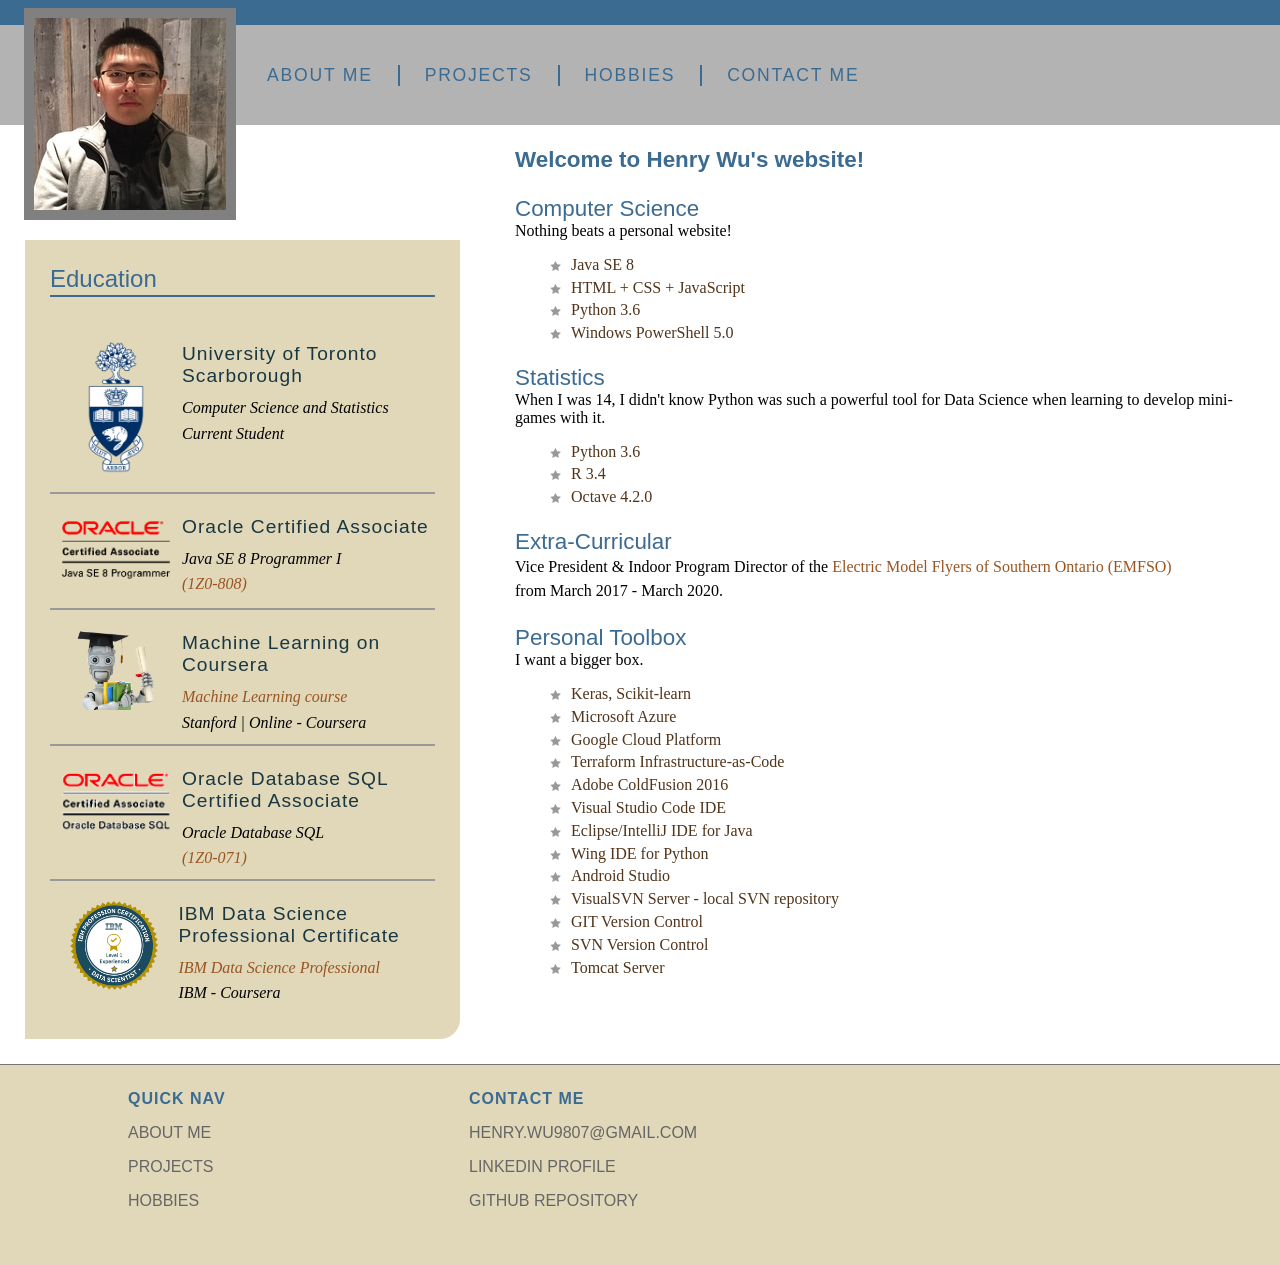
==== index.html @ 26889e05 "Trying to fix bug with data sci badge" ====
<!DOCTYPE HTML>
<html lang="en">
  <head>
    <meta charset="utf-8">
    <title>About Henry Wu</title>
    <link href="assets/stylesheets/style_website.css" rel="stylesheet" type="text/css" media="all">
    <script src="assets/javascripts/jquery-1.5.1.min.js"></script>
    <script src="assets/javascripts/jquery-ui-1.8.10.custom.min.js"></script>
    <script src="assets/javascripts/menus.js"></script>
	
	<!-- Global site tag (gtag.js) - Google Analytics -->
	<script async src="https://www.googletagmanager.com/gtag/js?id=UA-109307947-1"></script>
	<script>
	window.dataLayer = window.dataLayer || [];
	function gtag(){dataLayer.push(arguments);}
	gtag('js', new Date());

	gtag('config', 'UA-109307947-1');
	</script>
	
	
	
	
  </head>
  <body>
    <div id="wrapper">
      <div id="mainHeader">
        <a href="index.html" title="home" class="logo">
          <div id="logo">
            <h1>About Me</h1>
          </div>
        </a>
        <div id="siteNav">
          <h1>About me</h1>
          <ul>
            <li><a href="index.html" title="About me page">About me <br /></a></li>			
            <li><a href="projects.html" title="Projects page">Projects <br /></a></li>
			<li><a href="hobby.html" title="hobbies page" target="_blank">Hobbies<br /></a></li> 
			<li><a href="contact.html" title="contact info page">Contact me</a><br />
				<ul> 
					<li><a href="https://www.linkedin.com/in/yu-heng-henry-wu-225544145/" title="Henry's linkedin" target="_blank">LinkedIn</a></li> 
					<li><a href="https://github.com/Tusk98" title="Henry's github" target="_blank">GitHub</a></li> 
					<li><a href="mailto:yuheng.wu@mail.utoronto.ca" title="My email">My Email</a></li> 
				</ul>
			</li> 
          </ul>
        </div>
      </div>
  
      <div id="mainContent">
        <div id="contentHeader">
          <h2><b>Welcome to Henry Wu's website!</b></h2>
        </div>
        
        <div id="mainArticle">
          <div>
            <h2>Computer Science</h2>
			Nothing beats a personal website!
			<p><ul id="programming_languages"> 
			
				<li>Java SE 8</li> 
				<li>HTML + CSS + JavaScript</li>
				<li>Python 3.6</li>  
				<li>Windows PowerShell 5.0</li>
			</p>
          </div>
		  
		  <div> 
			<h2>Statistics</h2> 
			When I was 14, I didn't know Python was such a powerful tool for Data Science when learning to develop mini-games with it.
			<p><ul>
				<li>Python 3.6</li>  
				<li>R 3.4</li>
				<li>Octave 4.2.0</li>
			</ul>
			</p>
		  </div>
			
		  <div> 
			<h2>Extra-Curricular</h2> 
			<p>
				Vice President &amp; Indoor Program Director of the <a href="http://www.emfso.org" title="EMFSO website" target="_blank">Electric Model Flyers of Southern Ontario (EMFSO)</a> </br>from 
					March 2017 - March 2020.<br> 
			</p>
		  </div>
		  
		  <div> 
			<h2>Personal Toolbox </h2>
			I want a bigger box.
			<p>  
			<ul> 
				<li>Keras, Scikit-learn</li>
				<li>Microsoft Azure</li>
				<li>Google Cloud Platform</li>
				<li>Terraform Infrastructure-as-Code</li>
				<li>Adobe ColdFusion 2016</li>
				<li>Visual Studio Code IDE</li>
				<li>Eclipse/IntelliJ IDE for Java</li> 
				<li>Wing IDE for Python</li>
				<li>Android Studio</li> 
				<li>VisualSVN Server - local SVN repository</li>
				<li>GIT Version Control </li> 
				<li>SVN Version Control </li>
				<li>Tomcat Server</li>
			</ul>
			</p>
		  </div> 
          
        </div>
      </div>
      
      <div id="secondaryContent">
        <div id="specials" class="callOut">
          <h1>Education</h1>
          <h2 class="top"><img src="assets/images/utscLogo.png" alt="UTSC Logo" width="132" height="132" /><br>University of Toronto Scarborough</h2>
          <p>Computer Science and Statistics <br /> Current Student</p>    
		  
          <h2><img class="OCA" src="assets/images/ocaJSE8.gif" alt="OCA Java SE 8 logo" width="132" height="80" /><br>Oracle Certified Associate</h2>
          <p>Java SE 8 Programmer I <br><a href="https://education.oracle.com/pls/web_prod-plq-dad/db_pages.getpage?page_id=5001&get_params=p_exam_id:1Z0-808" title="oracle certificate" target="_blank">(1Z0-808)</a><br />
          </p>  
          
          <h2><img class="machineLearning" src="assets/images/ml_transparent.png" alt="Machine Learning Logo" width="132" height="80" /><br>Machine Learning on Coursera</h2>
          <p><a href="https://www.coursera.org/account/accomplishments/verify/UDMKR8KGDLC5" title="machine learning course" target="_blank">Machine Learning course</a> <br>Stanford | Online - Coursera</p>
          
          <h2><img class="OCA" src="assets/images/ezgif-1-f9bf8208159d.gif" width="132" height="80"/> <br>Oracle Database SQL Certified Associate</h2>
          <p>Oracle Database SQL <br><a href="https://education.oracle.com/oracle-database-sql/pexam_1Z0-071" target="_blank">(1Z0-071)</a><br />
          </p>
		  
		  
		  <h2><img class="datasci" src="assets/images/datasci.png" alt="IBM Data Science Professional Certificate logo" width="90" height="90" /><br>IBM Data Science Professional Certificate</h2>
          <p><a href="https://www.coursera.org/account/accomplishments/professional-cert/Z5ZUWEXRNN7H" title="IBM Data Science Certificate" target="_blank">IBM Data Science Professional</a> 
		  <br>IBM - Coursera
		  
		  </p>
        </div>
      </div>
      
      <div id="pageFooter">
        <div id="quickLinks">
          <h1>Quick Nav</h1>
			  <ul id="quickNav">
				<li><a href="index.html" title="About me page">About me <br /></a></li>			
				<li><a href="projects.html" title="Projects page">Projects <br /></a></li>
				<li><a href="hobby.html" title="hobbies page">Hobbies<br /></a></li> 
			  </ul>
        </div>

        <div id="contact_info">
          <h1>Contact me</h1>
		  <ul>
			<li><a href="mailto:henry.wu9807@gmail.com" title="Henry's email">Henry.wu9807@gmail.com<br /></a></li> 
			<li><a href="https://www.linkedin.com/in/yu-heng-henry-wu-225544145/" title="Henry's linkedin" target="_blank">LinkedIn profile<br /></a></li>
			<li><a href="https://github.com/Tusk98" title="Henry's github" target="_blank">GitHub repository<br /></a></li>
		  </ul>
        </div>
      </div>
    </div>
  </body>
</html>
---- assets/stylesheets/style_website.css ----
@charset "UTF-8";

/*style sheet for Explore California

©2012 lynda.com
This style sheet may be reused for personal education only
any reuse, educational or otherwise, without the expressed 
consent of lynda.com is prohibited.*/

/* -------- color guide ----------
#3c6b92 : main blue
#6acce2 : light blue
#2c566a : teal accent
#193742 : dark blue
#e1d8b9 : sand accent
#cb7d20 : orange accent
#51341a : brown
#995522 : dark orange (used for links or high contrast accents)
#cb202a : red accent (this color does not encode well, use only for small accents)
#896287 : purple
*/

/* to jump to a specific section search for the unique character pair at the front of each TOC section 
  <<<tip, highlight the special character and use the shortcut for Find Selection Cntr/Cmd + Shift + G >> */
  
  /* ----- Style sheet TOC ----------------
      ^1 Global constants
    ^2 Global classes
    ^3 Home page layout
    ^4 Base Layout styles
    ^5 Region detail styles
      ^5a Header
      ^5b Navigation
      ^5c Main Content
        ^5d data tables
        ^5e spotlight region
        ^5f forms
      ^5g Secondary Content
      ^5h Footer
*/


/* ^1 --------------------------- global constants -------------------------*/
/*limited reset*/
html, body, div, h1, h2, h3, h4, h5, h6, p, blockquote, address, span, em, strong, img, ol, ul, li {
  margin: 0;
  padding: 0;
  border: 0;
}

a:link, a:visited {
  color: #952;
  text-decoration: none;
}
a:hover, a:active {
  color: #cb7d20;
  border-bottom: 1px dashed #cb7d20;
}
p + h1 {
  margin-top: 1em;
  padding-top: 1em;
  border-top: 2px solid #999;
}
p {
  font-size: 1em;
  line-height: 1.5;
  margin: 0 0 1em;
}

body {
  font: 100% Georgia, "Times New Roman", Times, serif;
  background: #3C6B92;
}

/* ^2 ------ global classes -------- */
.clear {
  clear: both;
}
span.accent {
  display: block;
  text-align: right;
}
#mainContent img.articleImage {
  display: block;
  margin: 1em 0;
}
.callOut {
  background: #e1d8b9;
  padding: 25px;
  margin-bottom: 25px;
  -webkit-border-top-left-radius: 0px;
  -webkit-border-top-right-radius: 0px;
  -webkit-border-bottom-right-radius: 20px;
  -webkit-border-bottom-left-radius: 0px;
  -moz-border-radius-topleft: 0px;
  -moz-border-radius-topright: 0px;
  -moz-border-radius-bottomright: 20px;
  -moz-border-radius-bottomleft: 0px;
  border-top-left-radius: 0px;
  border-top-right-radius: 0px;
  border-bottom-right-radius: 20px;
  border-bottom-left-radius: 0px;
  width: 385px;
}
/* ^3 ------------- home page specfic layout styles ----------- */
#home #wrapper {
  background: #000 url(../images/home_page_back.jpg) no-repeat 0 100px;
}
#actionCall {
  height: 328px;
  clear: both;
  border-top: 1px solid #757575;
}
#actionCall h1{
  font: normal 2.8em Helvetica, Arial, sans-serif;
  color: #fff;
  text-shadow: 1px 0px 0px #000;
  filter: dropshadow(color=#000000, offx=1, offy=0); 
  margin: 70px 0 0 607px;
  letter-spacing:1px;
}
#actionCall a:link, #actionCall a:visited{
  border: none;
  width: 285px;
  height: 55px;
  background: url(../images/tour_badge.png) no-repeat;
  display:block;
  margin: 70px 0 0 783px;
}
#actionCall a:hover, #actionCall a:active{
  background-position: left bottom;
}
#actionCall h2{
  text-indent:-1000em;
}
#home #contentWrapper{
  margin: 0 25px;
  padding: 25px;
  background: #fff;
  background: rgba(255,255,255, 0.9);
  float: left;
  width: 1180px;
}
#home #mainContent {
  float: right;
  width: 700px;
  padding-right: 0;
  margin-right: 0;
}
#home #secondaryContent {
  float: left;
  width: 400px;
  margin-top: 0;
}
#home #mainContent h1, #home #secondaryContent h1 {
  margin: 1em 0 .5em;
  padding-top: 2em;
  border-top: 2px solid #999;
}
#home #mainContent h1:first-child, #home #secondaryContent h1:first-child {
  border: none;
  padding-top: 0;
  margin: 0 0 .25em;
}
#home #mainContent p + h1 {
  margin-top: 1em;
  padding-top: 1em;
  border-top: 2px solid #999;
}
#home #mainContent p {
  font-size: 1em;
  line-height: 2;
  margin: 1em 0;
}
#home #mainContent p.spotlight{
  padding-right: 200px;
  background: url(../images/cycle_logo.png) no-repeat top right;
}
#home video {
  margin: 1em 0;
}
#home p.videoText {
  width: 525px;
}
/* ^4 --------------------- base layout styles ------------------- */
#wrapper {
   position: relative;
  padding: 0;
  width: 1280px;
  margin: 25px auto 0;
  background: #fff;
  text-align: left;
  z-index: 1; /*fix for IE menu issues*/
}
#mainHeader {
  position: relative;
  float: left;
  z-index: 2; /*fix for IE menu issues*/
}
#mainContent {
  float: right;
  width: 740px;
  margin-right: 25px;
  overflow: hidden;
}
#secondaryContent {
  float: left;
  margin-top: 115px;
  width: 440px;
  padding-left: 25px;
}
#pageFooter {
  background: #e1d8b9;
  clear:both;
  overflow: auto;
  border-top: 1px solid #757575;
  height: 200px;
  width: 100%;
}
/* ^5----------------------- region-detail styles ------------------------ */
/*  header  ^5a*/

#mainHeader a.logo:hover {
  border: none;
}
#mainHeader a.logo{
  width: 212px;
  height: 212px;
  display: block;
  background: url(../images/selfie.jpg);
  position: absolute;
  top: -17px;
  left: 24px;
  text-indent: -1000em;
  z-index: 2000;
}

/* navigation ^5b*/
#siteNav h1 {
  display: none;
}
#siteNav ul {
  list-style: none;
  padding:0;
  margin:0;
  float: left;
}
#siteNav > ul {
  height: 100px;
  background-color: #b3b3b3;
  width: 1038px; /*add padding-left for total width*/
  padding-left: 242px; /*allow logo to clear*/
}
#siteNav ul > li {
  float: left;
  margin:2.5em 0 0;
  padding: 0;
  position: relative;
}
#siteNav li a:link, #siteNav li a:visited{
  display: block;
  padding: 0 25px;
  border-right: 2px solid #3c6b92;
  font: 1.1em Helvetica, Arial, sans-serif;
  text-transform: uppercase;
  color: #3c6b92;
  text-align: center;
  letter-spacing: .1em;
}
#siteNav li a.current, #siteNav li a.current:hover {
  color: #fff;
  cursor: default;
}
#siteNav li a:hover, #siteNav li a:active{
  color: #fff;
  border-bottom: none;
}
#siteNav li a:link span.tagline, #siteNav li a:visited span.tagline{
  font: italic .8em Georgia, "Times New Roman", Times, serif;
  color: #fff;
  text-transform: none;
  padding-top: .5em;
  letter-spacing: 0;
}
#siteNav li:last-child a{
  border-right: none;
}
#siteNav li ul {
  position: absolute;
  top: 30px;
  left: auto;
  display: none;
  -webkit-box-shadow: 2px 2px 5px #333;
  -moz-box-shadow: 2px 2px 5px #333;
  box-shadow: 2px 2px 5px #333;
  -moz-border-radius-topleft: 0px;
  -moz-border-radius-topright: 0px;
  -moz-border-radius-bottomright: 10px;
  -moz-border-radius-bottomleft: 10px;
  border-top-left-radius: 0px;
  border-top-right-radius: 0px;
  border-bottom-right-radius: 10px;
  border-bottom-left-radius: 10px; 
  width: 100%;
  background: #fff;
}
.no-js #siteNav li:hover ul, .no-js #siteNav li ul:hover{
  display: block;
}
#siteNav li ul li {
  float:none;
  padding: 0;
  margin:0;
}
#siteNav li ul a:link, #siteNav li ul a:visited {
  font:normal .7em Helvetica, Arial, sans-serif;
  line-height: 2.5em;
  text-align: center;
  color: #3c6b92;
  padding: 0 1em;
  display:block;
  border-right: none;
  letter-spacing: 0;
  border-bottom: 1px solid #3c6b92;
}
#siteNav li ul a:hover, #siteNav li ul a:active {
  color: #fff;
  background: #3c6b92;
}
/* mainContent ^5c */
#mainContent #contentHeader {
  margin-bottom: 0em;
}
/* keep headlines the same when crumbs are present */
#wrapper #mainContent div.hasCrumbs {
  margin-bottom: 4em;
}
#mainContent #contentHeader h1 {
  font: normal 2.5em Helvetica, Helvetica, Arial, sans-serif;
  padding-bottom: .1em;
  letter-spacing: 1px;
  border-bottom: 2px solid #3c6b92;
  color: #3c6b92;
  margin-top: 1.6em;
}
#mainContent #contentHeader #subLinks {
  display: none;
}
#mainContent h2{
  font: normal 1.4em Helvetica, Helvetica, Arial, sans-serif;
  color: #3c6b92;
  margin: 1em 0 0;
}
#mainContent h3{
  font: bold 1.2em Helvetica, Helvetica, Arial, sans-serif;
  color: #3c6b92;
  margin: 1em 0 0;
}
#mainContent #mainArticle {
  margin-bottom: 50px;
  float: left;
}
#mainContent #mainArticle pre {
  font-family: "Lucida Sans Unicode", "Lucida Grande", sans-serif;
  font-size: .9em;
  padding: 25px;
  background: #eee;
  border: 1px solid #ccc;
  margin-left: 25px;
  -webkit-border-top-left-radius: 0px;
  -webkit-border-top-right-radius: 0px;
  -webkit-border-bottom-right-radius: 20px;
  -webkit-border-bottom-left-radius: 0px;
  -moz-border-radius-topleft: 0px;
  -moz-border-radius-topright: 0px;
  -moz-border-radius-bottomright: 20px;
  -moz-border-radius-bottomleft: 0px;
  border-top-left-radius: 0px;
  border-top-right-radius: 0px;
  border-bottom-right-radius: 20px;
  border-bottom-left-radius: 0px;
  display: block;
}
#mainContent #mainArticle .multiCol {
  -moz-column-count: 2;
  -moz-column-gap: 25px;
  -webkit-column-count: 2;
  -webkit-column-gap: 25px;
  column-count: 2;
  column-gap: 25px;
}
#mainContent #mainArticle h1{
  font: normal 2em Helvetica, Arial, sans-serif;
  color: #3c6b92;
  margin: 0.6em 0 .2em;
}
#mainContent #mainArticle #supportOptions h2{
  font: normal 1.4em Helvetica, Arial, sans-serif;
  color: #2c566a;
}
#mainContent #mainArticle h2 span.tourCost {
  font-size: .8em;
  color: #666;
  font-style: italic;
  margin-top: .5em;
  display: block;
  border-bottom: 1px solid #666;
  padding-bottom: .25em;
  margin-bottom: 1em;
}
#mainContent #mainArticle ul {
  list-style: none;
  margin: 1em 0;
  padding: 0;
}
#mainContent #mainArticle ul ul{
  margin: 1.4em 0 1em 0;
}
#mainContent #mainArticle li {
  margin: 0 0 0.3em 2em;
  padding: 0 0 0 24px;
  background: url(../images/star_bullet.gif) no-repeat 0 2px;
  font-size: 1em;
  color: #51341a;
}
#mainContent #mainArticle li li{
  font-size: 100%;
  margin-bottom: .7em;
}
#mainContent #mainArticle ul.faqNav{
  -moz-column-count: 3;
    -moz-column-gap: 16px;
    -webkit-column-count: 3;
    -webkit-column-gap: 16px;
    column-count: 3;
    column-gap: 16px;
   padding: 0;
   width: 650px;
}
#mainContent #mainArticle ul.faqNav li{
  background: none;
  padding: 0;
  font-size: .8em;
}
#mainContent #mainArticle ul.faqNav a{
  background: #cb7d20;
  padding: 5px;
  font-family: Helvetica, Arial, sans-serif;
  color: #fff;
  width: 100%;
  display: block;
  text-align: center;
}
#mainContent #mainArticle ul.faqNav a:hover{
  background: #952;
  border: none;
}
#mainContent div.tourDescription {
  border-top: 2px solid #2c566a;
  float: left;
  clear: left;
  padding: 10px 0;
  margin-bottom: 15px;
}
#mainContent .tourDescription h2 {
  font-size: 1.6em;
  color: #193742;
  font-weight: bold;
  margin-bottom: .5em;
  clear: right;
}
#mainContent .tourDescription h3.price {
  font-size: 1.2em;
  font-family: Georgia, "Times New Roman", Times, serif;
  color: #666;
  font-weight: normal;
  font-style: italic;
  text-align: right;
  clear: right;
  margin: -1.6em 0 1em;
}
#mainContent .tourDescription p {
  font-size: .9em;
  line-height: 2;
}
#mainContent .tourDescription span.option {
  font-weight: bold;
  text-align: right;
  display:block;
}
#mainContent .tourDescription img {
  float: left;
  padding: 10px 10px 10px 0;
}
#mainContent .tourDescription a.more {
  display:block;
  float: right;
  width: 95px;
  height: 30px;
  background: url(../images/more_bug.gif) no-repeat left top;
  text-indent: -1000em;
  margin: 15px 0 0 15px;
}
#mainContent a.book {
  display:block;
  float: right;
  width: 95px;
  height: 30px;
  background: url(../images/book_bug.gif) no-repeat left top;
  text-indent: -1000em;
  margin: 15px 0 0 15px;
}
#mainContent a.detail {
  float: left;
}
#mainContent .tourDescription a.more:hover,#mainContent a.book:hover{
  background-position: right top;
  border: none;
}
#mainContent #mainArticle dl.faq {
  margin-bottom: 1em;
  padding-bottom: 1em;
  border-bottom: 1px solid #999;
}
#mainContent #mainArticle dl.faq dt {
  font: normal bold .9em Helvetica, Arial, sans-serif;
  padding: 0;
  margin: 1em 0 .5em;
  color: #333;
  letter-spacing: 1px;
}
#mainContent #mainArticle dl.faq dd {
  font-size: .9em;
  line-height: 1.4;
  color: #333;
  text-align: justify;
  margin: 0;
  padding: 0 0 0 2em;
}
#mainContent #mainArticle p a.top {
  text-align: right;
  padding-left: 30px;
  background: url(../images/return_top.gif) no-repeat;
  line-height: 20px;
  float: right;
}
#mainContent #mainArticle p a.top:hover {
  border: none;
  color: #333;
}
/* data tables ^5d */
/*simple tables*/
#mainContent table.simple {
  width: 90%;
  background: #c3cebc;
  border: none;
  margin: 1em 0 1em;
  border: 1px solid #666;
  border-collapse: collapse;
}
#mainContent table.small {
  width: 60%;
  border: none;
  margin: 1em 0 1em;
}
#mainContent table.simple thead{
  background: #555;
  border-bottom: 1px solid #000;
}
#mainContent table.simple thead th{
  font-size: .8em;
  font-weight: normal;
  text-align: left;
  padding: 0 10px;
  line-height: 2.6em;
  color: #fff;
}
#mainContent table.simple caption {
  text-transform: uppercase;
  font-weight: bold;
  font-size: 1.2em;
  text-align: left;
  font-family: Helvetica, Arial, sans-serif;
}
#mainContent table.simple caption time {
  font-size: .6em;
  font-style: italic;
  text-align: right;
  text-transform: lowercase;
  position: relative;
  right: 0;
  top: -1.4em;
  display: block;
}

#mainContent table.simple th, #mainContent table.simple td {
  font-family: Helvetica, Helvetica, Arial, sans-serif;
  font-size: .8em;
  padding-left: 1em;
  text-align: left;
  line-height: 3;
}
#mainContent table.simple td {
  border: 1px solid #666;
}
#mainContent table.small td {
  border: none;
}
#mainContent table.simple tr:nth-child(odd) {
  background: #e1d8b9;
}
/*complex tables*/
#mainContent table.complex {
  width: 95%;
  margin: 1em auto 1em;
  font-family: Helvetica, Helvetica, Arial, sans-serif;
  font-size: 0.9em;
  border-collapse: collapse;
  border: 1px solid #333;
  background: #e1d8b9;
}
#mainContent table.complex caption {
  text-transform: uppercase;
  font-weight: bold;
  font-size: 1.2em;
  text-align: left;
  font-family: Helvetica, Arial, sans-serif;
}
#mainContent table.complex th{
  font-size: 1em;
  font-weight: normal;
  text-align: left;
  padding: 0 10px;
  line-height: 2.6em;
  color: #FFF;
  background: #555;
  border-bottom: 1px solid #000;
}
#mainContent table.complex thead {
  background: url(../images/thead_back.gif) repeat-x left top;
  height: 40px;
}
#mainContent table.complex thead th {
  background: none;
  color: #000;
  text-align:left;
  border: 1px solid #333;
}
#mainContent table.complex td {
  padding: 0 10px;
  border: 1px solid #333;
  font-size: .8em;
}

#mainContent #trailType, #mainContent #trailPath, #mainContent #trailRating {
  background: #fff;
}
/* form styling ^5f */
#mainContent #mainArticle form p {
  color: #193742;
  margin: 0 0 20px 20px;
}
#mainContent #mainArticle form p.subHead {
  margin: 0 0 0 20px;
  clear: both;
}
#mainContent #mainArticle form label.subHead {
  display: block;
  float: none;
  margin: 0;
  width: auto;
}
#mainContent form {
  font: normal .9em Arial, Helvetica, sans-serif;
  color: #193742;
}
#mainContent fieldset {
  padding: 40px 20px 20px 20px;
  margin: 0 0 2em;
  background-color: #e1d8b9;
  width: 650px;
  border: none;
  position: relative;
  -webkit-border-top-left-radius: 20px;
  -webkit-border-top-right-radius: 0px;
  -webkit-border-bottom-right-radius: 0px;
  -webkit-border-bottom-left-radius: 0px;
  -moz-border-radius-topleft: 20px;
  -moz-border-radius-topright: 0px;
  -moz-border-radius-bottomright: 0px;
  -moz-border-radius-bottomleft: 0px;
  border-top-left-radius: 20px;
  border-top-right-radius: 0px;
  border-bottom-right-radius: 0px;
  border-bottom-left-radius: 0px;
}
#mainContent fieldset legend {
  padding: 0;
  margin: 0;
  color: #51341a;
}
#mainContent legend strong {
  position: absolute;
  margin-left: 20px;
  margin-top: 10px;
  font-size: 1.2em;
}
#mainContent input[type="text"], #mainContent input[type="email"],#mainContent input[type="password"],#mainContent input[type="tel"],#mainContent input[type="url"]{
  width: 350px;
  padding-right: 25px;
}
#mainContent textarea {
  width: 500px;
  height: 150px;
}
#mainContent form label{
  width: 80px;
  float: left;
  clear: left;
  margin-right: .50em;
}
#mainContent form label.inline {
  width: auto;
  float: none;
}

#mainContent #mainArticle form ol{
  list-style:none;
  margin: 0;
  padding: 0;
}
#mainContent #mainArticle form li {
  background: none;
  margin: 0;
  padding: 0;
}
#mainContent form input[required]{
  border-right: 4px solid #cb202a;
}
/*contact form*/
#mainContent form#frmContact .col1 {
  float: left;
  padding-left: 20px;
  margin-right: 20px;
  width: 160px;
  margin-bottom: 1em;
}
#mainContent form#frmContact .col2, #mainContent form#frmContact .col3 {
  float: left;
  margin-right: 20px;
  width: 170px;
}
#mainContent form#frmContact div p {
  margin: 0 0 .5em 0;
}
#mainContent form#frmContact div label {
  font-size: .9em;
  display: inline;
  float: none;
}
/* secondaryContent ^5g */
#secondaryContent h1 {
  font: normal 1.5em Helvetica, Arial, sans-serif;
  font-weight: normal;
  color: #3c6b92;
  padding-bottom: .1em;
  margin-bottom: 1em;
  border-bottom: 2px solid #3c6b92;
}
#secondaryContent #specials h2 {
  font-size: 1.2em;
  font-family: Helvetica, Arial, sans-serif;
  color: #193742;
  margin-bottom: 0;
  padding-top: 0em;
  border-top: 2px solid #999;
  font-weight: normal;
  clear: both;
  letter-spacing:1px;
}
#secondaryContent #specials h2.top {
  border:none;
  text-align: left;
}
#secondaryContent #specials p {
  font-style: italic;
  text-align: left;
  margin: .5em 0;
  line-height: 1.6;
}
#secondaryContent #specials img {
  float: left;
  padding-bottom: 1em;
  padding-top: 1em;
}
#secondaryContent #specials img.OCA { 
  padding-top: 0.8em;
}

#secondaryContent #specials img.datasci { 
  padding-left:1em;
  padding-right:1em;
}

/* footer region ^5h */  
#pageFooter div {
  float: left;
  width: 341px;
  padding-top: 25px;
}
#pageFooter div:first-child {
  margin-left: 128px;
}
#pageFooter div h1{
  font-family: Helvetica, Arial, sans-serif;
  font-size: 1em;
  letter-spacing:1px;
  color: #3c6b92;
  text-transform: uppercase;
  margin-bottom: 1em;
}
#pageFooter div h2{
  font-family: Helvetica, Arial, sans-serif;
  font-size: 1.5em;
  letter-spacing:1px;
  color: #666;
}
#pageFooter div p{
  font-family: Helvetica, Arial, sans-serif;
  font-size: 1em;
  margin-bottom: 1em;
  color: #666;
}
#pageFooter div ul{
  list-style: none;
  margin: 0;
  padding:0;
}
#pageFooter div li {
  margin-bottom: 1em;
}
#pageFooter div li a:link, #pageFooter div li a:visited {
  font-family: Helvetica, Arial, sans-serif;
  text-transform: uppercase;
  color: #666;
}
#pageFooter div li a:hover, #pageFooter div li a:active {
  color: #fff;
  border: none;
}
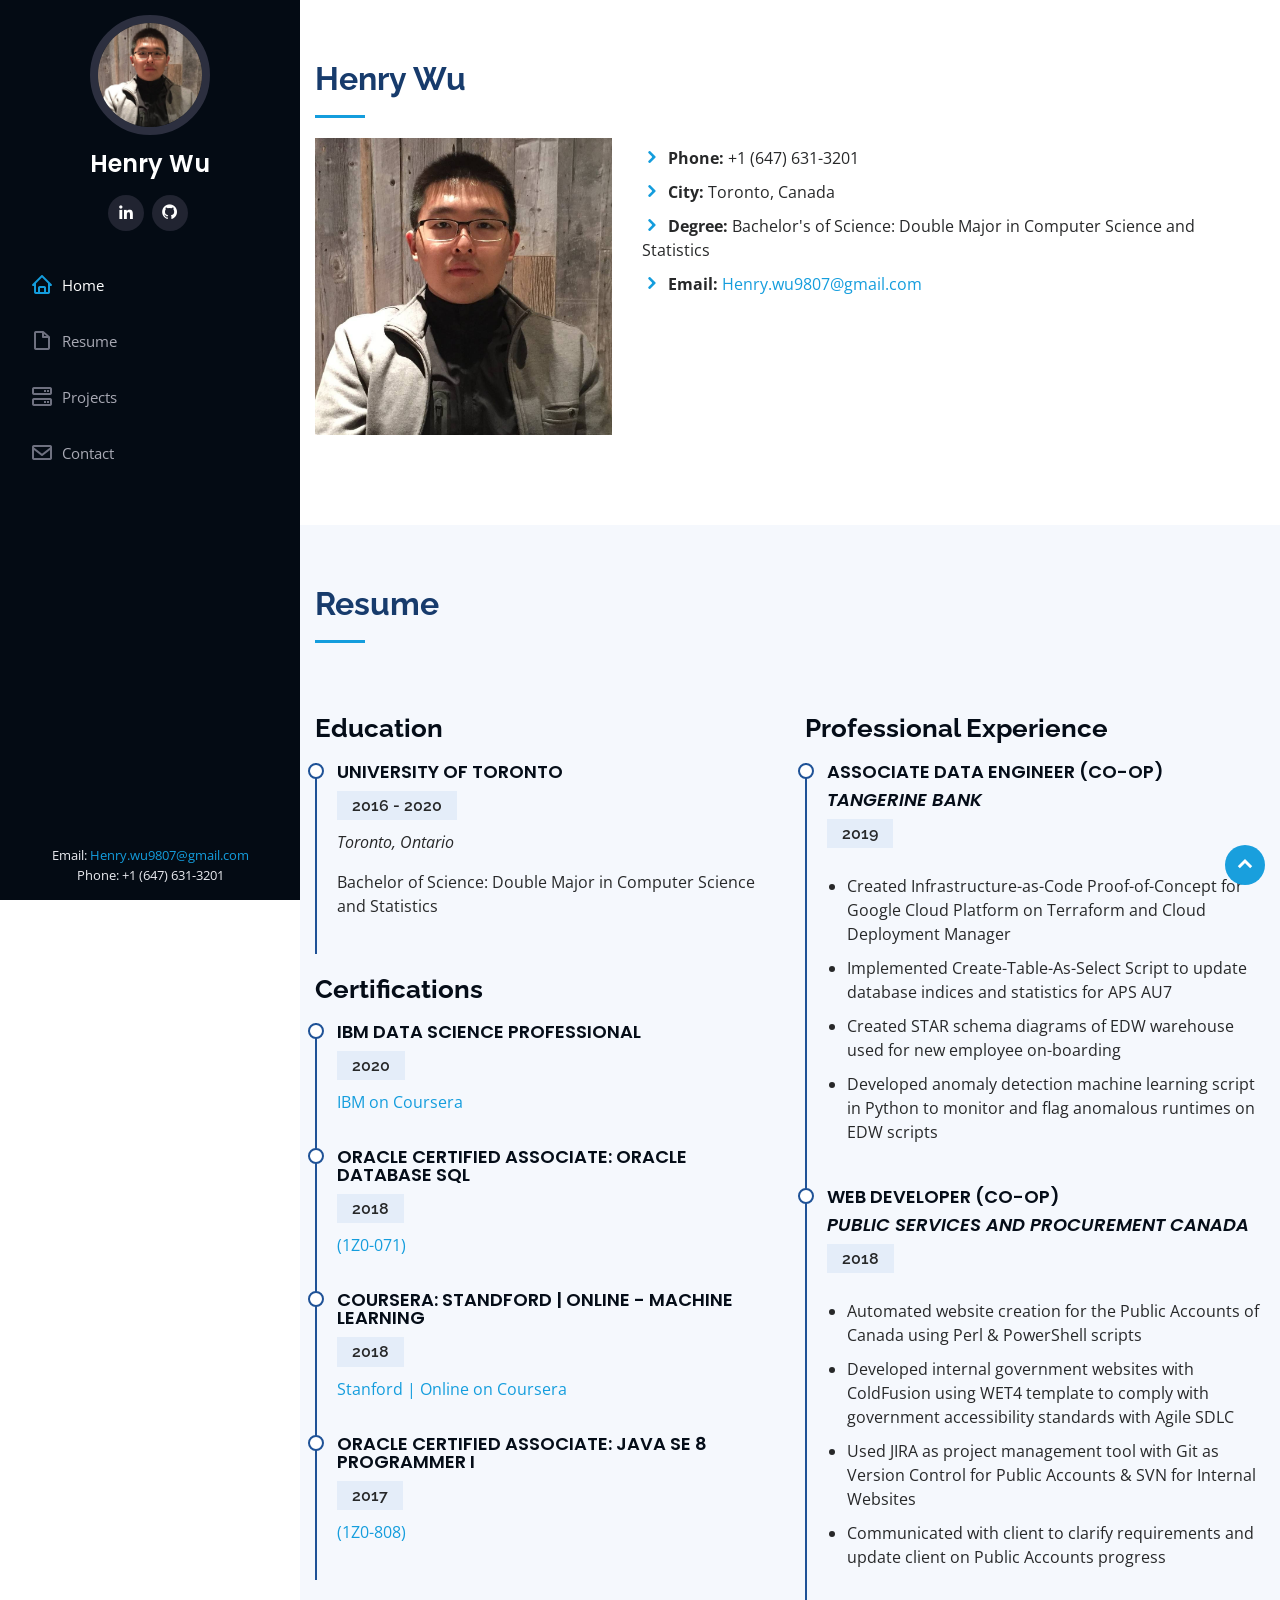
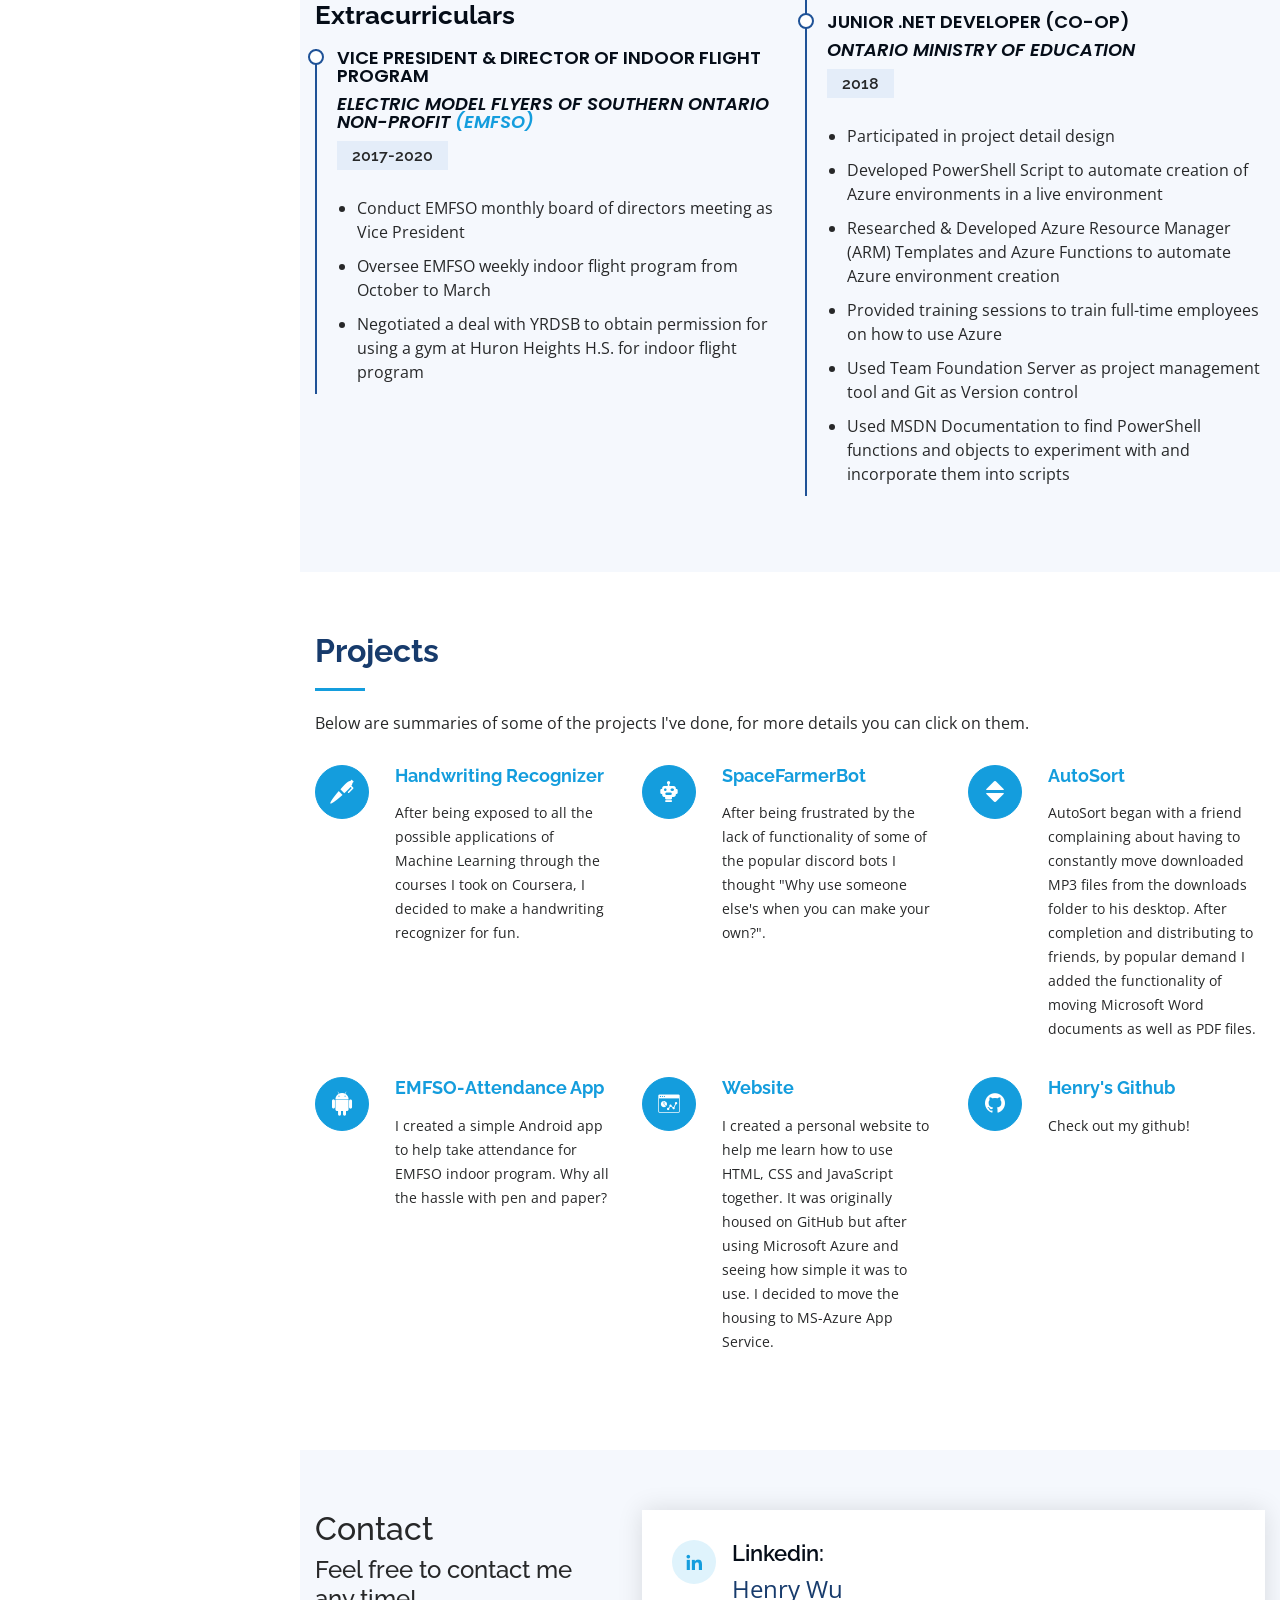
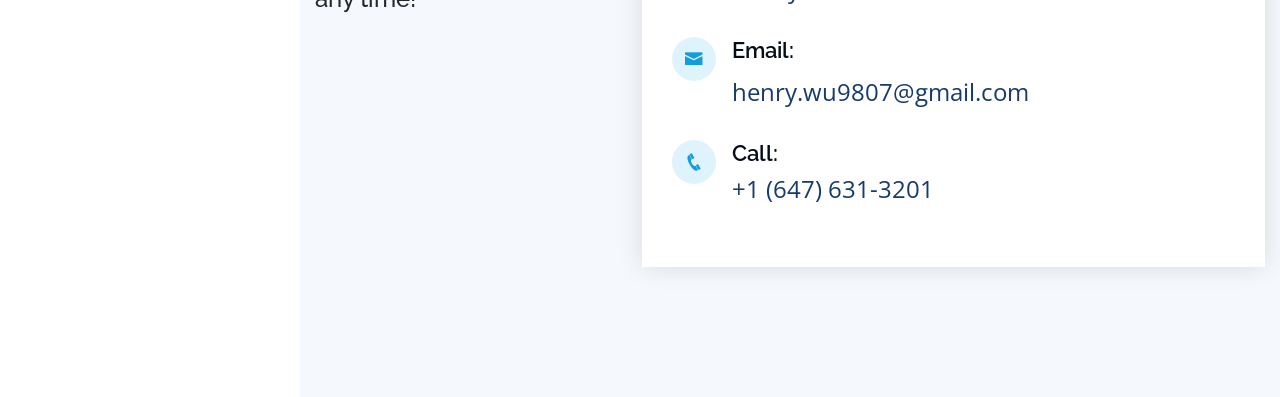
==== commit 130d26e4: "New website" ====
--- a/index.html
+++ b/index.html
@@ -1,159 +1,347 @@
-<!DOCTYPE HTML>
+<!DOCTYPE html>
 <html lang="en">
-  <head>
-    <meta charset="utf-8">
-    <title>About Henry Wu</title>
-    <link href="assets/stylesheets/style_website.css" rel="stylesheet" type="text/css" media="all">
-    <script src="assets/javascripts/jquery-1.5.1.min.js"></script>
-    <script src="assets/javascripts/jquery-ui-1.8.10.custom.min.js"></script>
-    <script src="assets/javascripts/menus.js"></script>
-	
-	<!-- Global site tag (gtag.js) - Google Analytics -->
-	<script async src="https://www.googletagmanager.com/gtag/js?id=UA-109307947-1"></script>
-	<script>
-	window.dataLayer = window.dataLayer || [];
-	function gtag(){dataLayer.push(arguments);}
-	gtag('js', new Date());
-
-	gtag('config', 'UA-109307947-1');
-	</script>
-	
-	
-	
-	
-  </head>
-  <body>
-    <div id="wrapper">
-      <div id="mainHeader">
-        <a href="index.html" title="home" class="logo">
-          <div id="logo">
-            <h1>About Me</h1>
-          </div>
-        </a>
-        <div id="siteNav">
-          <h1>About me</h1>
-          <ul>
-            <li><a href="index.html" title="About me page">About me <br /></a></li>			
-            <li><a href="projects.html" title="Projects page">Projects <br /></a></li>
-			<li><a href="hobby.html" title="hobbies page" target="_blank">Hobbies<br /></a></li> 
-			<li><a href="contact.html" title="contact info page">Contact me</a><br />
-				<ul> 
-					<li><a href="https://www.linkedin.com/in/yu-heng-henry-wu-225544145/" title="Henry's linkedin" target="_blank">LinkedIn</a></li> 
-					<li><a href="https://github.com/Tusk98" title="Henry's github" target="_blank">GitHub</a></li> 
-					<li><a href="mailto:yuheng.wu@mail.utoronto.ca" title="My email">My Email</a></li> 
-				</ul>
-			</li> 
-          </ul>
-        </div>
-      </div>
-  
-      <div id="mainContent">
-        <div id="contentHeader">
-          <h2><b>Welcome to Henry Wu's website!</b></h2>
-        </div>
-        
-        <div id="mainArticle">
-          <div>
-            <h2>Computer Science</h2>
-			Nothing beats a personal website!
-			<p><ul id="programming_languages"> 
-			
-				<li>Java SE 8</li> 
-				<li>HTML + CSS + JavaScript</li>
-				<li>Python 3.6</li>  
-				<li>Windows PowerShell 5.0</li>
-			</p>
-          </div>
-		  
-		  <div> 
-			<h2>Statistics</h2> 
-			When I was 14, I didn't know Python was such a powerful tool for Data Science when learning to develop mini-games with it.
-			<p><ul>
-				<li>Python 3.6</li>  
-				<li>R 3.4</li>
-				<li>Octave 4.2.0</li>
-			</ul>
-			</p>
-		  </div>
-			
-		  <div> 
-			<h2>Extra-Curricular</h2> 
-			<p>
-				Vice President &amp; Indoor Program Director of the <a href="http://www.emfso.org" title="EMFSO website" target="_blank">Electric Model Flyers of Southern Ontario (EMFSO)</a> </br>from 
-					March 2017 - March 2020.<br> 
-			</p>
-		  </div>
-		  
-		  <div> 
-			<h2>Personal Toolbox </h2>
-			I want a bigger box.
-			<p>  
-			<ul> 
-				<li>Keras, Scikit-learn</li>
-				<li>Microsoft Azure</li>
-				<li>Google Cloud Platform</li>
-				<li>Terraform Infrastructure-as-Code</li>
-				<li>Adobe ColdFusion 2016</li>
-				<li>Visual Studio Code IDE</li>
-				<li>Eclipse/IntelliJ IDE for Java</li> 
-				<li>Wing IDE for Python</li>
-				<li>Android Studio</li> 
-				<li>VisualSVN Server - local SVN repository</li>
-				<li>GIT Version Control </li> 
-				<li>SVN Version Control </li>
-				<li>Tomcat Server</li>
-			</ul>
-			</p>
-		  </div> 
-          
-        </div>
-      </div>
-      
-      <div id="secondaryContent">
-        <div id="specials" class="callOut">
-          <h1>Education</h1>
-          <h2 class="top"><img src="assets/images/utscLogo.png" alt="UTSC Logo" width="132" height="132" /><br>University of Toronto Scarborough</h2>
-          <p>Computer Science and Statistics <br /> Current Student</p>    
-		  
-          <h2><img class="OCA" src="assets/images/ocaJSE8.gif" alt="OCA Java SE 8 logo" width="132" height="80" /><br>Oracle Certified Associate</h2>
-          <p>Java SE 8 Programmer I <br><a href="https://education.oracle.com/pls/web_prod-plq-dad/db_pages.getpage?page_id=5001&get_params=p_exam_id:1Z0-808" title="oracle certificate" target="_blank">(1Z0-808)</a><br />
-          </p>  
-          
-          <h2><img class="machineLearning" src="assets/images/ml_transparent.png" alt="Machine Learning Logo" width="132" height="80" /><br>Machine Learning on Coursera</h2>
-          <p><a href="https://www.coursera.org/account/accomplishments/verify/UDMKR8KGDLC5" title="machine learning course" target="_blank">Machine Learning course</a> <br>Stanford | Online - Coursera</p>
-          
-          <h2><img class="OCA" src="assets/images/ezgif-1-f9bf8208159d.gif" width="132" height="80"/> <br>Oracle Database SQL Certified Associate</h2>
-          <p>Oracle Database SQL <br><a href="https://education.oracle.com/oracle-database-sql/pexam_1Z0-071" target="_blank">(1Z0-071)</a><br />
-          </p>
-		  
-		  
-		  <h2><img class="datasci" src="assets/images/datasci.png" alt="IBM Data Science Professional Certificate logo" width="90" height="90" /><br>IBM Data Science Professional Certificate</h2>
-          <p><a href="https://www.coursera.org/account/accomplishments/professional-cert/Z5ZUWEXRNN7H" title="IBM Data Science Certificate" target="_blank">IBM Data Science Professional</a> 
-		  <br>IBM - Coursera
-		  
-		  </p>
-        </div>
-      </div>
-      
-      <div id="pageFooter">
-        <div id="quickLinks">
-          <h1>Quick Nav</h1>
-			  <ul id="quickNav">
-				<li><a href="index.html" title="About me page">About me <br /></a></li>			
-				<li><a href="projects.html" title="Projects page">Projects <br /></a></li>
-				<li><a href="hobby.html" title="hobbies page">Hobbies<br /></a></li> 
-			  </ul>
-        </div>
-
-        <div id="contact_info">
-          <h1>Contact me</h1>
-		  <ul>
-			<li><a href="mailto:henry.wu9807@gmail.com" title="Henry's email">Henry.wu9807@gmail.com<br /></a></li> 
-			<li><a href="https://www.linkedin.com/in/yu-heng-henry-wu-225544145/" title="Henry's linkedin" target="_blank">LinkedIn profile<br /></a></li>
-			<li><a href="https://github.com/Tusk98" title="Henry's github" target="_blank">GitHub repository<br /></a></li>
-		  </ul>
-        </div>
-      </div>
+
+<head>
+  <meta charset="utf-8">
+  <meta content="width=device-width, initial-scale=1.0" name="viewport">
+
+  <title>Henry Wu</title>
+  <meta content="" name="description">
+  <meta content="" name="keywords">
+
+  <!-- Favicons -->
+  <link href="assets/img/computer.svg" rel="icon">
+
+  <!-- Google Fonts -->
+  <link href="https://fonts.googleapis.com/css?family=Open+Sans:300,300i,400,400i,600,600i,700,700i|Raleway:300,300i,400,400i,500,500i,600,600i,700,700i|Poppins:300,300i,400,400i,500,500i,600,600i,700,700i" rel="stylesheet">
+
+  <!-- Vendor CSS Files -->
+  <link href="assets/vendor/bootstrap/css/bootstrap.min.css" rel="stylesheet">
+  <link href="assets/vendor/icofont/icofont.min.css" rel="stylesheet">
+  <link href="assets/vendor/boxicons/css/boxicons.min.css" rel="stylesheet">
+  <link href="assets/vendor/venobox/venobox.css" rel="stylesheet">
+  <link href="assets/vendor/owl.carousel/assets/owl.carousel.min.css" rel="stylesheet">
+  <link href="assets/vendor/aos/aos.css" rel="stylesheet">
+
+  <!-- Template Main CSS File -->
+  <link href="assets/css/style.css" rel="stylesheet">
+</head>
+
+<body>
+
+  <!-- ======= Mobile nav toggle button ======= -->
+  <button type="button" class="mobile-nav-toggle d-xl-none"><i class="icofont-navigation-menu"></i></button>
+
+  <!-- ======= Header ======= -->
+  <header id="header">
+    <div class="d-flex flex-column">
+
+      <div class="profile">
+        <img src="assets/img/selfie.jpg" alt="" class="img-fluid rounded-circle">
+        <h1 class="text-light"><a href="index.html">Henry Wu</a></h1>
+        <div class="social-links mt-3 text-center">
+          <a href="https://www.linkedin.com/in/henry-wu-225544145/" target="_blank" class="linkedin"><i class="bx bxl-linkedin"></i></a>
+          <a href="https://github.com/Tusk98" target="_blank" class="github"><i class="bx bxl-github"></i></a>
+        </div>
+      </div>
+
+      <nav class="nav-menu">
+        <ul>
+          <li class="active"><a href="#about"><i class="bx bx-home"></i> <span>Home</span></a></li>
+          <li><a href="#resume"><i class="bx bx-file-blank"></i> <span>Resume</span></a></li>
+          <li><a href="#projects"><i class="bx bx-server"></i> Projects</a></li>
+          <li><a href="#contact"><i class="bx bx-envelope"></i> Contact</a></li>
+
+        </ul>
+      </nav><!-- .nav-menu -->
+      <button type="button" class="mobile-nav-toggle d-xl-none"><i class="icofont-navigation-menu"></i></button>
+
     </div>
-  </body>
+  </header><!-- End Header -->
+
+  <main id="main">
+    <!-- ======= About Section ======= -->
+    <section id="about" class="about">
+      <div class="container">
+
+        <div class="section-title">
+          <h2>Henry Wu</h2>
+
+        <div class="row">
+          <div class="col-lg-4" data-aos="fade-right">
+            <img src="assets/img/selfie.jpg" class="img-fluid" alt="">
+          </div>
+          <div class="col-lg-8 pt-4 pt-lg-0 content" data-aos="fade-left">
+            <h3></h3>
+            <div class="row">
+              <div class="col-lg-12">
+                <ul>
+                  <li><i class="icofont-rounded-right"></i> <strong>Phone:</strong> +1 (647) 631-3201</li>
+                  <li><i class="icofont-rounded-right"></i> <strong>City:</strong> Toronto, Canada</li>
+                  <li><i class="icofont-rounded-right"></i> <strong>Degree:</strong> Bachelor's of Science: Double Major in Computer Science and Statistics</li>
+                  <li><i class="icofont-rounded-right"></i> <strong>Email:</strong><a href="mailto:henry.wu9807@gmail.com" title="Henry's email"> Henry.wu9807@gmail.com</a></li>
+                </ul>
+              </div>
+
+            </div>
+          </div>
+        </div>
+
+      </div>
+    </section><!-- End About Section -->
+
+    <!-- ======= My Resume Section ======= -->
+    <section id="resume" class="resume section-bg">
+      <div class="container">
+
+        <div class="section-title">
+          <h2>Resume</h2>
+        </div>
+
+        <div class="row">
+          <div class="col-lg-6" data-aos="fade-right">
+            <h3 class="resume-title">Education</h3>
+            <div class="resume-item">
+              <h4>University of Toronto</h4>
+              <h5>2016 - 2020</h5>
+              <p><em>Toronto, Ontario</em></p>
+              <p>Bachelor of Science: Double Major in Computer Science and Statistics</p>
+            </div>
+
+            <h3 class="resume-title">Certifications</h3>
+            <div class="resume-item">
+              <h4>IBM Data Science Professional</h4>
+              <h5>2020</h5>
+              <p><a href="https://www.coursera.org/account/accomplishments/professional-cert/Z5ZUWEXRNN7H" title="IBM Data Science Certificate" target="_blank">IBM on Coursera</a></p>
+            </div>
+
+            <div class="resume-item">
+              <h4>Oracle Certified Associate: Oracle Database SQL</h4>
+              <h5>2018</h5>
+              <p><a href="https://education.oracle.com/oracle-database-sql/pexam_1Z0-071" target="_blank">(1Z0-071)</a></p>
+            </div>
+
+            <div class="resume-item">
+              <h4>Coursera: Standford | Online - Machine learning</h4>
+              <h5>2018</h5>
+              <p><a href="https://www.coursera.org/account/accomplishments/verify/UDMKR8KGDLC5" title="machine learning course" target="_blank">Stanford | Online on Coursera</a></p>
+            </div>
+
+            <div class="resume-item">
+              <h4>Oracle Certified Associate: Java SE 8 Programmer I</h4>
+              <h5>2017</h5>
+              <p><a href="https://education.oracle.com/pls/web_prod-plq-dad/db_pages.getpage?page_id=5001&get_params=p_exam_id:1Z0-808" title="oracle certificate" target="_blank">(1Z0-808)</a></p>
+            </div>
+
+            <h3 class="resume-title">Extracurriculars</h3>
+            <div class="resume-item">
+              <h4>Vice President & Director of Indoor Flight Program</h4>
+              <h4><em>Electric Model Flyers of Southern Ontario Non-profit <a href="http://www.emfso.org/" target="_blank">(EMFSO)</a></em></h4>
+              <h5>2017-2020</h5>
+              <p>
+                <ul>
+                  <li>Conduct EMFSO monthly board of directors meeting as Vice President</li>
+                  <li>Oversee EMFSO weekly indoor flight program from October to March</li>
+                  <li>Negotiated a deal with YRDSB to obtain permission for using a gym at Huron Heights H.S. for indoor flight program</li>
+                </ul>
+              </p>
+            </div>
+
+          </div>
+          <div class="col-lg-6" data-aos="fade-left">
+            <h3 class="resume-title">Professional Experience</h3>
+            <div class="resume-item">
+              <h4>Associate Data Engineer (Co-op)</h4>
+              <h4><em>Tangerine Bank </em></h4>
+              <h5>2019</h5>
+              <p>
+              <ul>
+                <li>Created Infrastructure-as-Code Proof-of-Concept for Google Cloud Platform on Terraform and Cloud Deployment Manager</li>
+                <li>Implemented Create-Table-As-Select Script to update database indices and statistics for APS AU7</li>
+                <li>Created STAR schema diagrams of EDW warehouse used for new employee on-boarding</li>
+                <li>Developed anomaly detection machine learning script in Python to monitor and flag anomalous runtimes on EDW scripts</li>
+              </ul>
+              </p>
+            </div>
+
+            <div class="resume-item">
+              <h4>Web Developer (Co-op)</h4>
+              <h4><em>Public Services and Procurement Canada</em></h4>
+              <h5>2018</h5>
+              <p>
+              <ul>
+                <li>Automated website creation for the Public Accounts of Canada using Perl & PowerShell scripts</li>
+                <li>Developed internal government websites with ColdFusion using WET4 template to comply with
+government accessibility standards with Agile SDLC</li>
+                <li>Used JIRA as project management tool with Git as Version Control for Public Accounts & SVN for
+Internal Websites</li>
+                <li>Communicated with client to clarify requirements and update client on Public Accounts progress</li>
+              </ul>
+              </p>
+            </div>
+
+            <div class="resume-item">
+              <h4>Junior .NET Developer (Co-op)</h4>
+              <h4><em>Ontario Ministry of Education </em></h4>
+              <h5>2018</h5>
+              <p>
+              <ul>
+                <li>Participated in project detail design</li>
+                <li>Developed PowerShell Script to automate creation of Azure environments in a live environment</li>
+                <li>Researched & Developed Azure Resource Manager (ARM) Templates and Azure Functions to automate Azure environment creation</li>
+                <li>Provided training sessions to train full-time employees on how to use Azure</li>
+                <li>Used Team Foundation Server as project management tool and Git as Version control</li>
+                <li>Used MSDN Documentation to find PowerShell functions and objects to experiment with and incorporate them into scripts</li>
+              </ul>
+              </p>
+            </div>
+
+          </div>
+        </div>
+
+      </div>
+    </section><!-- End My Resume Section -->
+
+    <!-- ======= projects Section ======= -->
+    <section id="projects" class="projects">
+      <div class="container">
+
+        <div class="section-title">
+          <h2>Projects</h2>
+          <p>Below are summaries of some of the projects I've done, for more details you can click on them.</p>
+        </div>
+
+        <div class="row">
+
+            <div class="col-lg-4 col-md-6 icon-box" data-aos="fade-up">
+              <a href="handwriting-details.html">
+              <div class="icon"><i class="icofont-pen-alt-1"></i></div>
+              <h4 class="title">Handwriting Recognizer</h4>
+              </a>
+              <p class="description">After being exposed to all the possible applications of Machine Learning through the courses I took on Coursera, I decided to make a handwriting recognizer for fun.
+  				    </p>
+            </div>
+
+          <div class="col-lg-4 col-md-6 icon-box" data-aos="fade-up" data-aos-delay="100">
+            <a href="farmer-details.html">
+            <div class="icon"><i class="icofont-robot"></i></div>
+            <h4 class="title">SpaceFarmerBot</h4>
+            </a>
+            <p class="description">After being frustrated by the lack of functionality of some of the popular discord bots I thought "Why use someone else's when you can make your own?".
+				        </p>
+          </div>
+          <div class="col-lg-4 col-md-6 icon-box" data-aos="fade-up" data-aos-delay="200">
+            <a href="autosort-details.html">
+            <div class="icon"><i class="icofont-sort"></i></div>
+            <h4 class="title">AutoSort</h4>
+            </a>
+            <p class="description">AutoSort began with a friend complaining about having to constantly move downloaded MP3 files from the downloads folder to his desktop. After completion and distributing to friends, by popular demand I added the functionality of moving Microsoft Word documents as well as PDF files.
+		        </p>
+          </div>
+          <div class="col-lg-4 col-md-6 icon-box" data-aos="fade-up" data-aos-delay="300">
+            <a href="emfso-details.html">
+            <div class="icon"><i class="icofont-brand-android-robot"></i></div>
+            <h4 class="title">EMFSO-Attendance App</h4>
+            </a>
+            <p class="description">I created a simple Android app to help take attendance for EMFSO indoor program. Why all the hassle with pen and paper?</p>
+          </div>
+          <div class="col-lg-4 col-md-6 icon-box" data-aos="fade-up" data-aos-delay="400">
+            <a href="website-details.html">
+            <div class="icon"><i class="icofont-dashboard-web"></i></div>
+            <h4 class="title">Website</h4>
+            </a>
+            <p class="description">I created a personal website to help me learn how to use HTML, CSS and JavaScript together.
+              It was originally housed on GitHub but after using Microsoft Azure and seeing how simple it was to use. I decided to move the housing to MS-Azure App Service.</p>
+          </div>
+
+          <div class="col-lg-4 col-md-6 icon-box" data-aos="fade-up" data-aos-delay="400">
+            <a href="https://github.com/Tusk98" target="_blank">
+            <div class="icon"><i class="bx bxl-github"></i></div>
+            <h4 class="title">Henry's Github</h4>
+            </a>
+            <p class="description">Check out my github!</p>
+          </div>
+
+        </div>
+
+      </div>
+    </section><!-- End projects Section -->
+
+    <!-- ======= Contact Section ======= -->
+    <section id="contact" class="contact section-bg">
+      <div class="container">
+
+        <div class="row" data-aos="fade-down">
+
+
+          <div class="col-lg-4 mt-5 mt-lg-0 align-items-stretch">
+            <h2>Contact</h2>
+            <h4>Feel free to contact me any time!</h4>
+          </div>
+
+
+          <div class="col-lg-8 d-flex align-items-stretch">
+            <div class="info">
+              <div class="address">
+                <a href="https://www.linkedin.com/in/henry-wu-225544145/" target="_blank" title="Henry's Linkedin">
+                <i class="bx bxl-linkedin"></i> </a>
+                <h4>Linkedin:</h4>
+                <p style="font-size:150%">Henry Wu</p>
+
+              </div>
+
+              <!-- -->
+              <div class="email">
+                <a href="mailto:henry.wu9807@gmail.com" title="Henry's email">
+                <i class="icofont-envelope"></i> </a>
+                <h4>Email:</h4>
+                <p style="font-size:150%">henry.wu9807@gmail.com</p>
+              </div>
+
+
+              <div class="phone">
+                <i class="icofont-phone"></i>
+                <h4>Call:</h4>
+                <p style="font-size:150%">+1 (647) 631-3201</p>
+              </div>
+            </div>
+
+          </div>
+        </div>
+
+      </div>
+    </section><!-- End Contact Section -->
+
+  </main><!-- End #main -->
+
+  <!-- ======= Footer ======= -->
+  <footer id="footer">
+    <div class="container">
+      <div class="credits">
+        Email: <a href="mailto:henry.wu9807@gmail.com" title="Henry's email">Henry.wu9807@gmail.com<br></a>
+        Phone: +1 (647) 631-3201
+      </div>
+    </div>
+  </footer><!-- End  Footer -->
+
+  <a href="#" class="back-to-top"><i class="icofont-simple-up"></i></a>
+
+  <!-- Vendor JS Files -->
+  <script src="assets/vendor/jquery/jquery.min.js"></script>
+  <script src="assets/vendor/bootstrap/js/bootstrap.bundle.min.js"></script>
+  <script src="assets/vendor/jquery.easing/jquery.easing.min.js"></script>
+  <script src="assets/vendor/php-email-form/validate.js"></script>
+  <script src="assets/vendor/waypoints/jquery.waypoints.min.js"></script>
+  <script src="assets/vendor/counterup/counterup.min.js"></script>
+  <script src="assets/vendor/isotope-layout/isotope.pkgd.min.js"></script>
+  <script src="assets/vendor/venobox/venobox.min.js"></script>
+  <script src="assets/vendor/owl.carousel/owl.carousel.min.js"></script>
+  <script src="assets/vendor/typed.js/typed.min.js"></script>
+  <script src="assets/vendor/aos/aos.js"></script>
+
+  <!-- Template Main JS File -->
+  <script src="assets/js/main.js"></script>
+
+</body>
+
 </html>
--- a/assets/css/style.css
+++ b/assets/css/style.css
@@ -0,0 +1,1019 @@
+/**
+* Template Name: iPortfolio - v1.4.1
+* Template URL: https://bootstrapmade.com/iportfolio-bootstrap-portfolio-websites-template/
+* Author: BootstrapMade.com
+* License: https://bootstrapmade.com/license/
+*/
+
+/*--------------------------------------------------------------
+# General
+--------------------------------------------------------------*/
+body {
+  font-family: "Open Sans", sans-serif;
+  color: #272829;
+}
+
+a {
+  color: #149ddd;
+}
+
+a:hover {
+  color: #37b3ed;
+  text-decoration: none;
+}
+
+h1, h2, h3, h4, h5, h6 {
+  font-family: "Raleway", sans-serif;
+}
+
+/*--------------------------------------------------------------
+# Back to top button
+--------------------------------------------------------------*/
+.back-to-top {
+  position: fixed;
+  display: none;
+  width: 40px;
+  height: 40px;
+  border-radius: 50px;
+  right: 15px;
+  bottom: 15px;
+  background: #149ddd;
+  color: #fff;
+  transition: display 0.5s ease-in-out;
+  z-index: 99999;
+}
+
+.back-to-top i {
+  font-size: 24px;
+  position: absolute;
+  top: 7px;
+  left: 8px;
+}
+
+.back-to-top:hover {
+  color: #fff;
+  background: #2eafec;
+  transition: background 0.2s ease-in-out;
+}
+
+/*--------------------------------------------------------------
+# Header
+--------------------------------------------------------------*/
+#header {
+  position: fixed;
+  top: 0;
+  left: 0;
+  bottom: 0;
+  width: 300px;
+  transition: all ease-in-out 0.5s;
+  z-index: 9997;
+  transition: all 0.5s;
+  padding: 0 15px;
+  background: #040b14;
+  overflow-y: auto;
+}
+
+#header .profile img {
+  margin: 15px auto;
+  display: block;
+  width: 120px;
+  border: 8px solid #2c2f3f;
+}
+
+#header .profile h1 {
+  font-size: 24px;
+  margin: 0;
+  padding: 0;
+  font-weight: 600;
+  -moz-text-align-last: center;
+  text-align-last: center;
+  font-family: "Poppins", sans-serif;
+}
+
+#header .profile h1 a, #header .profile h1 a:hover {
+  color: #fff;
+  text-decoration: none;
+}
+
+#header .profile .social-links a {
+  font-size: 18px;
+  display: inline-block;
+  background: #212431;
+  color: #fff;
+  line-height: 1;
+  padding: 8px 0;
+  margin-right: 4px;
+  border-radius: 50%;
+  text-align: center;
+  width: 36px;
+  height: 36px;
+  transition: 0.3s;
+}
+
+#header .profile .social-links a:hover {
+  background: #149ddd;
+  color: #fff;
+  text-decoration: none;
+}
+
+#main {
+  margin-left: 300px;
+}
+
+@media (max-width: 1199px) {
+  #header {
+    left: -300px;
+  }
+  #main {
+    margin-left: 0;
+  }
+}
+
+/*--------------------------------------------------------------
+# Navigation Menu
+--------------------------------------------------------------*/
+/* Desktop Navigation */
+.nav-menu {
+  padding-top: 30px;
+}
+
+.nav-menu * {
+  margin: 0;
+  padding: 0;
+  list-style: none;
+}
+
+.nav-menu > ul > li {
+  position: relative;
+  white-space: nowrap;
+}
+
+.nav-menu a {
+  display: flex;
+  align-items: center;
+  color: #a8a9b4;
+  padding: 12px 15px;
+  margin-bottom: 8px;
+  transition: 0.3s;
+  font-size: 15px;
+}
+
+.nav-menu a i {
+  font-size: 24px;
+  padding-right: 8px;
+  color: #6f7180;
+}
+
+.nav-menu a:hover, .nav-menu .active > a, .nav-menu li:hover > a {
+  text-decoration: none;
+  color: #fff;
+}
+
+.nav-menu a:hover i, .nav-menu .active > a i, .nav-menu li:hover > a i {
+  color: #149ddd;
+}
+
+/* Mobile Navigation */
+.mobile-nav-toggle {
+  position: fixed;
+  right: 15px;
+  top: 15px;
+  z-index: 9998;
+  border: 0;
+  background: none;
+  font-size: 24px;
+  transition: all 0.4s;
+  outline: none !important;
+  line-height: 1;
+  cursor: pointer;
+  text-align: right;
+}
+
+.mobile-nav-toggle i {
+  color: #149ddd;
+}
+
+.mobile-nav-active {
+  overflow: hidden;
+}
+
+.mobile-nav-active #header {
+  left: 0;
+}
+
+.mobile-nav-active .mobile-nav-toggle i {
+  color: #fff;
+}
+
+/*--------------------------------------------------------------
+# Sections General
+--------------------------------------------------------------*/
+section {
+  padding: 60px 0;
+  overflow: hidden;
+}
+
+.section-bg {
+  background: #f5f8fd;
+}
+
+.section-title {
+  padding-bottom: 30px;
+}
+
+.section-title h2 {
+  font-size: 32px;
+  font-weight: bold;
+  margin-bottom: 20px;
+  padding-bottom: 20px;
+  position: relative;
+  color: #173b6c;
+}
+
+.section-title h2::after {
+  content: '';
+  position: absolute;
+  display: block;
+  width: 50px;
+  height: 3px;
+  background: #149ddd;
+  bottom: 0;
+  left: 0;
+}
+
+.section-title p {
+  margin-bottom: 0;
+}
+
+/*--------------------------------------------------------------
+# About
+--------------------------------------------------------------*/
+.about .content h3 {
+  font-weight: 700;
+  font-size: 26px;
+  color: #173b6c;
+}
+
+.about .content ul {
+  list-style: none;
+  padding: 0;
+}
+
+.about .content ul li {
+  padding-bottom: 10px;
+}
+
+.about .content ul i {
+  font-size: 20px;
+  padding-right: 2px;
+  color: #149ddd;
+}
+
+.about .content p:last-child {
+  margin-bottom: 0;
+}
+
+/*--------------------------------------------------------------
+# Facts
+--------------------------------------------------------------*/
+.facts {
+  padding-bottom: 30px;
+}
+
+.facts .count-box {
+  padding: 30px;
+  width: 100%;
+}
+
+.facts .count-box i {
+  display: block;
+  font-size: 44px;
+  color: #149ddd;
+  float: left;
+}
+
+.facts .count-box span {
+  font-size: 48px;
+  line-height: 40px;
+  display: block;
+  font-weight: 700;
+  color: #050d18;
+  margin-left: 60px;
+}
+
+.facts .count-box p {
+  padding: 15px 0 0 0;
+  margin: 0 0 0 60px;
+  font-family: "Raleway", sans-serif;
+  font-size: 14px;
+  color: #122f57;
+}
+
+.facts .count-box a {
+  font-weight: 600;
+  display: block;
+  margin-top: 20px;
+  color: #122f57;
+  font-size: 15px;
+  font-family: "Poppins", sans-serif;
+  transition: ease-in-out 0.3s;
+}
+
+.facts .count-box a:hover {
+  color: #1f5297;
+}
+
+/*--------------------------------------------------------------
+# Akills
+--------------------------------------------------------------*/
+.skills .progress {
+  height: 50px;
+  display: block;
+  background: none;
+}
+
+.skills .progress .skill {
+  padding: 10px 0;
+  margin: 0 0 6px 0;
+  text-transform: uppercase;
+  display: block;
+  font-weight: 600;
+  font-family: "Poppins", sans-serif;
+  color: #050d18;
+}
+
+.skills .progress .skill .val {
+  float: right;
+  font-style: normal;
+}
+
+.skills .progress-bar-wrap {
+  background: #dce8f8;
+}
+
+.skills .progress-bar {
+  width: 1px;
+  height: 10px;
+  transition: .9s;
+  background-color: #149ddd;
+}
+
+/*--------------------------------------------------------------
+# Resume
+--------------------------------------------------------------*/
+.resume .resume-title {
+  font-size: 26px;
+  font-weight: 700;
+  margin-top: 20px;
+  margin-bottom: 20px;
+  color: #050d18;
+}
+
+.resume .resume-item {
+  padding: 0 0 20px 20px;
+  margin-top: -2px;
+  border-left: 2px solid #1f5297;
+  position: relative;
+}
+
+.resume .resume-item h4 {
+  line-height: 18px;
+  font-size: 18px;
+  font-weight: 600;
+  text-transform: uppercase;
+  font-family: "Poppins", sans-serif;
+  color: #050d18;
+  margin-bottom: 10px;
+}
+
+.resume .resume-item h5 {
+  font-size: 16px;
+  background: #e4edf9;
+  padding: 5px 15px;
+  display: inline-block;
+  font-weight: 600;
+  margin-bottom: 10px;
+}
+
+.resume .resume-item ul {
+  padding-left: 20px;
+}
+
+.resume .resume-item ul li {
+  padding-bottom: 10px;
+}
+
+.resume .resume-item:last-child {
+  padding-bottom: 0;
+}
+
+.resume .resume-item::before {
+  content: "";
+  position: absolute;
+  width: 16px;
+  height: 16px;
+  border-radius: 50px;
+  left: -9px;
+  top: 0;
+  background: #fff;
+  border: 2px solid #1f5297;
+}
+
+/*--------------------------------------------------------------
+# Portfolio
+--------------------------------------------------------------*/
+.portfolio .portfolio-item {
+  margin-bottom: 30px;
+}
+
+.portfolio #portfolio-flters {
+  padding: 0;
+  margin: 0 auto 35px auto;
+  list-style: none;
+  text-align: center;
+  background: #fff;
+  border-radius: 50px;
+  padding: 2px 15px;
+}
+
+.portfolio #portfolio-flters li {
+  cursor: pointer;
+  display: inline-block;
+  padding: 10px 15px 8px 15px;
+  font-size: 14px;
+  font-weight: 600;
+  line-height: 1;
+  text-transform: uppercase;
+  color: #272829;
+  margin-bottom: 5px;
+  transition: all 0.3s ease-in-out;
+}
+
+.portfolio #portfolio-flters li:hover, .portfolio #portfolio-flters li.filter-active {
+  color: #149ddd;
+}
+
+.portfolio #portfolio-flters li:last-child {
+  margin-right: 0;
+}
+
+.portfolio .portfolio-wrap {
+  transition: 0.3s;
+  position: relative;
+  overflow: hidden;
+  z-index: 1;
+}
+
+.portfolio .portfolio-wrap::before {
+  content: "";
+  background: rgba(255, 255, 255, 0.5);
+  position: absolute;
+  left: 0;
+  right: 0;
+  top: 0;
+  bottom: 0;
+  transition: all ease-in-out 0.3s;
+  z-index: 2;
+  opacity: 0;
+}
+
+.portfolio .portfolio-wrap .portfolio-links {
+  opacity: 1;
+  left: 0;
+  right: 0;
+  bottom: -60px;
+  z-index: 3;
+  position: absolute;
+  transition: all ease-in-out 0.3s;
+  display: flex;
+  justify-content: center;
+}
+
+.portfolio .portfolio-wrap .portfolio-links a {
+  color: #fff;
+  font-size: 28px;
+  text-align: center;
+  background: rgba(20, 157, 221, 0.75);
+  transition: 0.3s;
+  width: 50%;
+}
+
+.portfolio .portfolio-wrap .portfolio-links a:hover {
+  background: rgba(20, 157, 221, 0.95);
+}
+
+.portfolio .portfolio-wrap .portfolio-links a + a {
+  border-left: 1px solid #37b3ed;
+}
+
+.portfolio .portfolio-wrap:hover::before {
+  top: 0;
+  left: 0;
+  right: 0;
+  bottom: 0;
+  opacity: 1;
+}
+
+.portfolio .portfolio-wrap:hover .portfolio-links {
+  opacity: 1;
+  bottom: 0;
+}
+
+/*--------------------------------------------------------------
+# Projects
+--------------------------------------------------------------*/
+.farmer-img{
+  max-height:970px;
+}
+
+.projects .icon-box {
+  margin-bottom: 20px;
+}
+
+.projects .icon {
+  float: left;
+  display: flex;
+  align-items: center;
+  justify-content: center;
+  width: 54px;
+  height: 54px;
+  background: #149ddd;
+  border-radius: 50%;
+  transition: 0.5s;
+  border: 1px solid #149ddd;
+}
+
+.projects .icon i {
+  color: #fff;
+  font-size: 24px;
+}
+
+.projects .icon-box:hover .icon {
+  background: #fff;
+}
+
+.projects .icon-box:hover .icon i {
+  color: #149ddd;
+}
+
+.projects .title {
+  margin-left: 80px;
+  font-weight: 700;
+  margin-bottom: 15px;
+  font-size: 18px;
+}
+
+.projects .title a {
+  color: #343a40;
+}
+
+.projects .title a:hover {
+  color: #149ddd;
+}
+
+.projects .description {
+  margin-left: 80px;
+  line-height: 24px;
+  font-size: 14px;
+}
+
+/*--------------------------------------------------------------
+# Testimonials
+--------------------------------------------------------------*/
+.testimonials .testimonial-item {
+  box-sizing: content-box;
+  text-align: center;
+  min-height: 320px;
+}
+
+.testimonials .testimonial-item .testimonial-img {
+  width: 90px;
+  border-radius: 50%;
+  margin: 0 auto;
+}
+
+.testimonials .testimonial-item h3 {
+  font-size: 18px;
+  font-weight: bold;
+  margin: 10px 0 5px 0;
+  color: #111;
+}
+
+.testimonials .testimonial-item h4 {
+  font-size: 14px;
+  color: #999;
+  margin: 0;
+}
+
+.testimonials .testimonial-item .quote-icon-left, .testimonials .testimonial-item .quote-icon-right {
+  color: #c3e8fa;
+  font-size: 26px;
+}
+
+.testimonials .testimonial-item .quote-icon-left {
+  display: inline-block;
+  left: -5px;
+  position: relative;
+}
+
+.testimonials .testimonial-item .quote-icon-right {
+  display: inline-block;
+  right: -5px;
+  position: relative;
+  top: 10px;
+}
+
+.testimonials .testimonial-item p {
+  font-style: italic;
+  margin: 0 15px 15px 15px;
+  padding: 20px;
+  background: #fff;
+  position: relative;
+  margin-bottom: 35px;
+  border-radius: 6px;
+  box-shadow: 0px 2px 15px rgba(0, 0, 0, 0.1);
+}
+
+.testimonials .testimonial-item p::after {
+  content: "";
+  width: 0;
+  height: 0;
+  border-top: 20px solid #fff;
+  border-right: 20px solid transparent;
+  border-left: 20px solid transparent;
+  position: absolute;
+  bottom: -20px;
+  left: calc(50% - 20px);
+}
+
+.testimonials .owl-nav, .testimonials .owl-dots {
+  margin-top: 5px;
+  text-align: center;
+}
+
+.testimonials .owl-dot {
+  display: inline-block;
+  margin: 0 5px;
+  width: 12px;
+  height: 12px;
+  border-radius: 50%;
+  background-color: #ddd !important;
+}
+
+.testimonials .owl-dot.active {
+  background-color: #149ddd !important;
+}
+
+@media (max-width: 767px) {
+  .testimonials {
+    margin: 30px 10px;
+  }
+}
+
+/*--------------------------------------------------------------
+# Contact
+--------------------------------------------------------------*/
+.contact {
+  padding-bottom: 130px;
+}
+
+.contact .info {
+  padding: 30px;
+  background: #fff;
+  width: 100%;
+  box-shadow: 0 0 24px 0 rgba(0, 0, 0, 0.12);
+}
+
+.contact .info i {
+  font-size: 20px;
+  color: #149ddd;
+  float: left;
+  width: 44px;
+  height: 44px;
+  background: #dff3fc;
+  display: flex;
+  justify-content: center;
+  align-items: center;
+  border-radius: 50px;
+  transition: all 0.3s ease-in-out;
+}
+
+.contact .info h4 {
+  padding: 0 0 0 60px;
+  font-size: 22px;
+  font-weight: 600;
+  margin-bottom: 5px;
+  color: #050d18;
+}
+
+.contact .info p {
+  padding: 0 0 10px 60px;
+  margin-bottom: 20px;
+  font-size: 14px;
+  color: #173b6c;
+}
+
+.contact .info .email p {
+  padding-top: 5px;
+}
+
+.contact .info .social-links {
+  padding-left: 60px;
+}
+
+.contact .info .social-links a {
+  font-size: 18px;
+  display: inline-block;
+  background: #333;
+  color: #fff;
+  line-height: 1;
+  padding: 8px 0;
+  border-radius: 50%;
+  text-align: center;
+  width: 36px;
+  height: 36px;
+  transition: 0.3s;
+  margin-right: 10px;
+}
+
+.contact .info .social-links a:hover {
+  background: #149ddd;
+  color: #fff;
+}
+
+.contact .info .email:hover i, .contact .info .address:hover i, .contact .info .phone:hover i {
+  background: #149ddd;
+  color: #fff;
+}
+
+.contact .php-email-form {
+  width: 100%;
+  padding: 30px;
+  background: #fff;
+  box-shadow: 0 0 24px 0 rgba(0, 0, 0, 0.12);
+}
+
+.contact .php-email-form .form-group {
+  padding-bottom: 8px;
+}
+
+.contact .php-email-form .validate {
+  display: none;
+  color: red;
+  margin: 0 0 15px 0;
+  font-weight: 400;
+  font-size: 13px;
+}
+
+.contact .php-email-form .error-message {
+  display: none;
+  color: #fff;
+  background: #ed3c0d;
+  text-align: left;
+  padding: 15px;
+  font-weight: 600;
+}
+
+.contact .php-email-form .error-message br + br {
+  margin-top: 25px;
+}
+
+.contact .php-email-form .sent-message {
+  display: none;
+  color: #fff;
+  background: #18d26e;
+  text-align: center;
+  padding: 15px;
+  font-weight: 600;
+}
+
+.contact .php-email-form .loading {
+  display: none;
+  background: #fff;
+  text-align: center;
+  padding: 15px;
+}
+
+.contact .php-email-form .loading:before {
+  content: "";
+  display: inline-block;
+  border-radius: 50%;
+  width: 24px;
+  height: 24px;
+  margin: 0 10px -6px 0;
+  border: 3px solid #18d26e;
+  border-top-color: #eee;
+  -webkit-animation: animate-loading 1s linear infinite;
+  animation: animate-loading 1s linear infinite;
+}
+
+.contact .php-email-form input, .contact .php-email-form textarea {
+  border-radius: 0;
+  box-shadow: none;
+  font-size: 14px;
+}
+
+.contact .php-email-form input {
+  height: 44px;
+}
+
+.contact .php-email-form textarea {
+  padding: 10px 12px;
+}
+
+.contact .php-email-form button[type="submit"] {
+  background: #149ddd;
+  border: 0;
+  padding: 10px 24px;
+  color: #fff;
+  transition: 0.4s;
+  border-radius: 4px;
+}
+
+.contact .php-email-form button[type="submit"]:hover {
+  background: #37b3ed;
+}
+
+@-webkit-keyframes animate-loading {
+  0% {
+    transform: rotate(0deg);
+  }
+  100% {
+    transform: rotate(360deg);
+  }
+}
+
+@keyframes animate-loading {
+  0% {
+    transform: rotate(0deg);
+  }
+  100% {
+    transform: rotate(360deg);
+  }
+}
+
+/*--------------------------------------------------------------
+# Breadcrumbs
+--------------------------------------------------------------*/
+.breadcrumbs {
+  padding: 20px 0;
+  background: #f9f9f9;
+}
+
+.breadcrumbs h2 {
+  font-size: 26px;
+  font-weight: 300;
+}
+
+.breadcrumbs ol {
+  display: flex;
+  flex-wrap: wrap;
+  list-style: none;
+  padding: 0;
+  margin: 0;
+  font-size: 15px;
+}
+
+.breadcrumbs ol li + li {
+  padding-left: 10px;
+}
+
+.breadcrumbs ol li + li::before {
+  display: inline-block;
+  padding-right: 10px;
+  color: #0e2442;
+  content: "/";
+}
+
+@media (max-width: 768px) {
+  .breadcrumbs .d-flex {
+    display: block !important;
+  }
+  .breadcrumbs ol {
+    display: block;
+  }
+  .breadcrumbs ol li {
+    display: inline-block;
+  }
+}
+
+/*--------------------------------------------------------------
+# Portfolio Details
+--------------------------------------------------------------*/
+.portfolio-details {
+  padding-top: 40px;
+}
+
+.portfolio-details .portfolio-details-container {
+  position: relative;
+}
+
+.portfolio-details .portfolio-details-carousel {
+  position: relative;
+  z-index: 1;
+}
+
+.portfolio-details .portfolio-details-carousel .owl-nav, .portfolio-details .portfolio-details-carousel .owl-dots {
+  margin-top: 5px;
+  text-align: left;
+}
+
+.portfolio-details .portfolio-details-carousel .owl-dot {
+  display: inline-block;
+  margin: 0 10px 0 0;
+  width: 12px;
+  height: 12px;
+  border-radius: 50%;
+  background-color: #ddd !important;
+}
+
+.portfolio-details .portfolio-details-carousel .owl-dot.active {
+  background-color: #149ddd !important;
+}
+
+.portfolio-details .portfolio-info {
+  padding: 30px;
+  position: absolute;
+  right: 0;
+  bottom: -70px;
+  background: #fff;
+  box-shadow: 0px 2px 15px rgba(0, 0, 0, 0.1);
+  z-index: 2;
+}
+
+.portfolio-details .portfolio-info h3 {
+  font-size: 22px;
+  font-weight: 400;
+  margin-bottom: 20px;
+  padding-bottom: 20px;
+  border-bottom: 1px solid #eee;
+}
+
+.portfolio-details .portfolio-info ul {
+  list-style: none;
+  padding: 0;
+  font-size: 15px;
+}
+
+.portfolio-details .portfolio-info ul li + li {
+  margin-top: 10px;
+}
+
+.portfolio-details .portfolio-description {
+  padding-top: 50px;
+}
+
+.portfolio-details .portfolio-description h2 {
+  width: 50%;
+  font-size: 26px;
+  font-weight: 400;
+  margin-bottom: 20px;
+}
+
+.portfolio-details .portfolio-description p {
+  padding: 0;
+}
+
+@media (max-width: 768px) {
+  .portfolio-details .portfolio-description h2 {
+    width: 100%;
+  }
+  .portfolio-details .portfolio-info {
+    position: static;
+    margin-top: 30px;
+  }
+}
+
+/*--------------------------------------------------------------
+# Footer
+--------------------------------------------------------------*/
+#footer {
+  padding: 15px;
+  color: #f4f6fd;
+  font-size: 14px;
+  position: fixed;
+  left: 0;
+  bottom: 0;
+  width: 300px;
+  z-index: 9999;
+  background: #040b14;
+}
+
+#footer .copyright {
+  text-align: center;
+}
+
+#footer .credits {
+  padding-top: 5px;
+  text-align: center;
+  font-size: 13px;
+  color: #eaebf0;
+}
+
+@media (max-width: 1199px) {
+  #footer {
+    position: static;
+    width: auto;
+    padding-right: 20px 15px;
+  }
+}
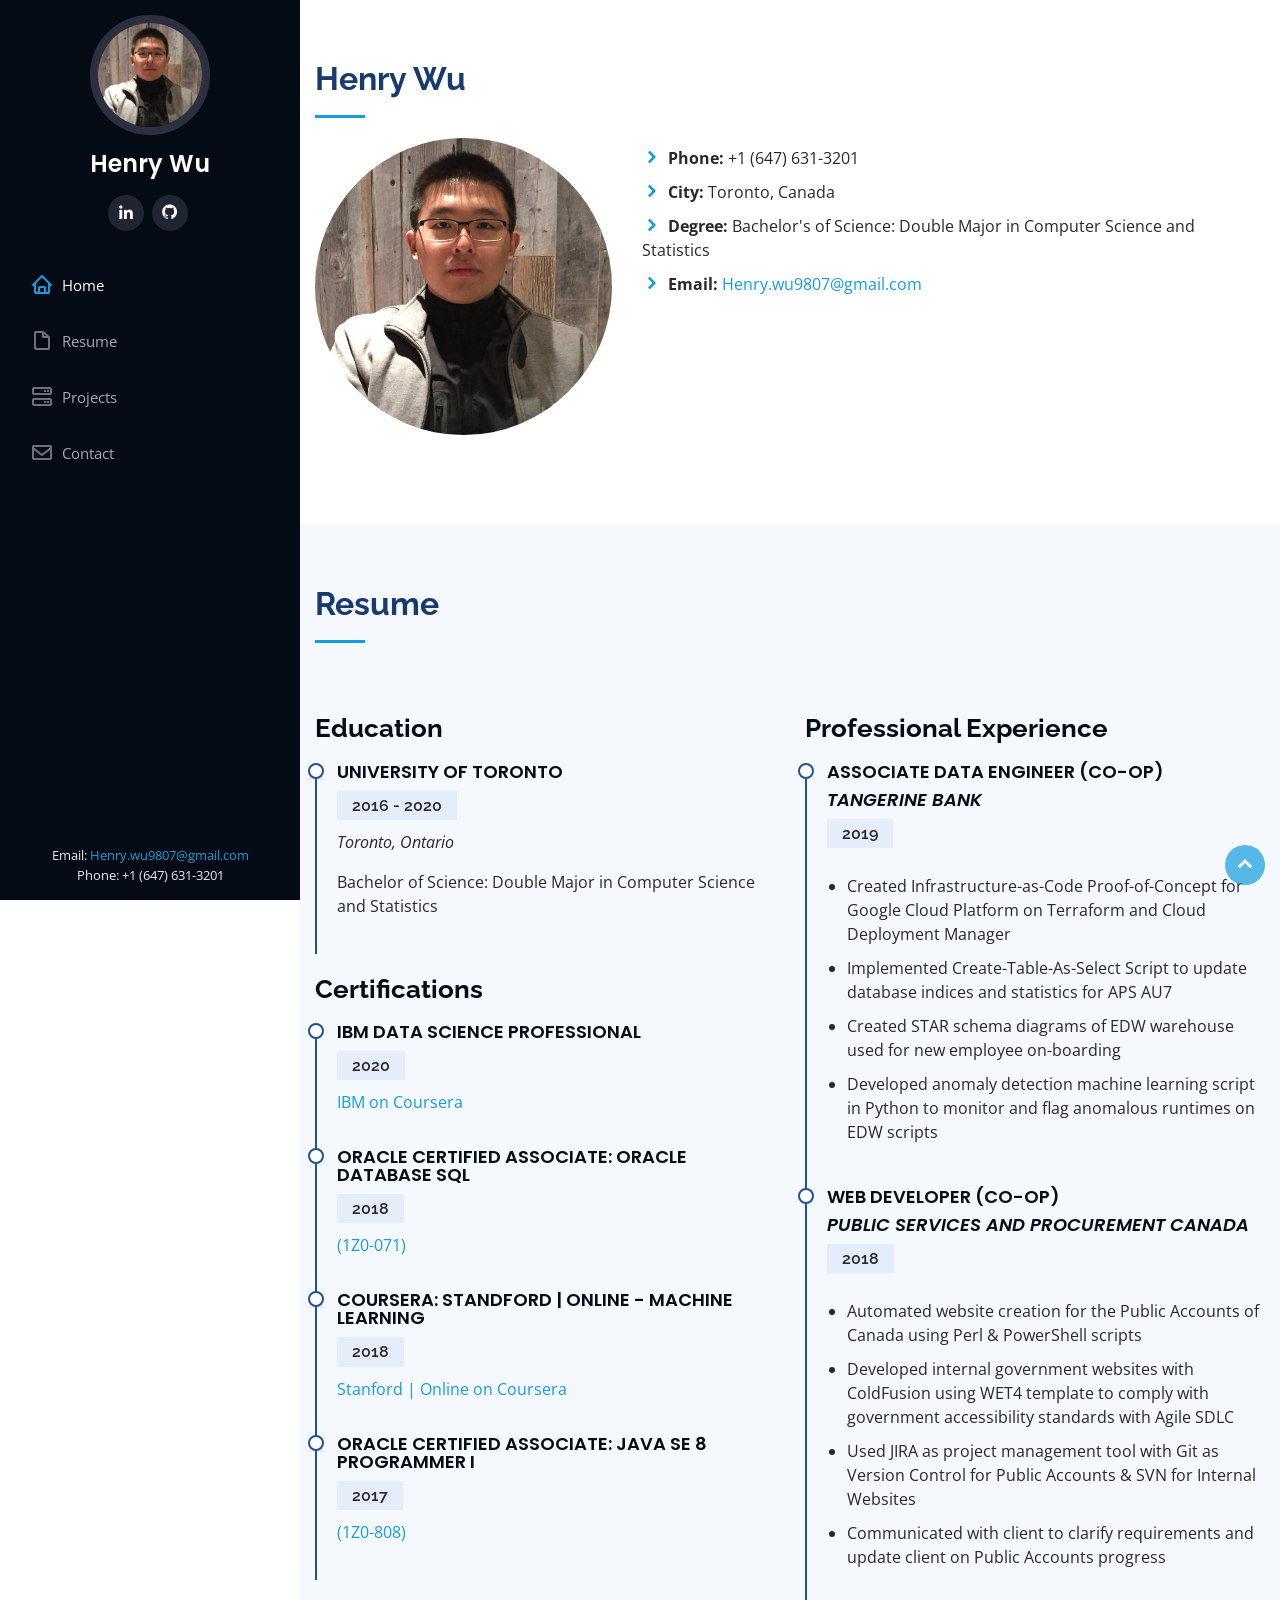
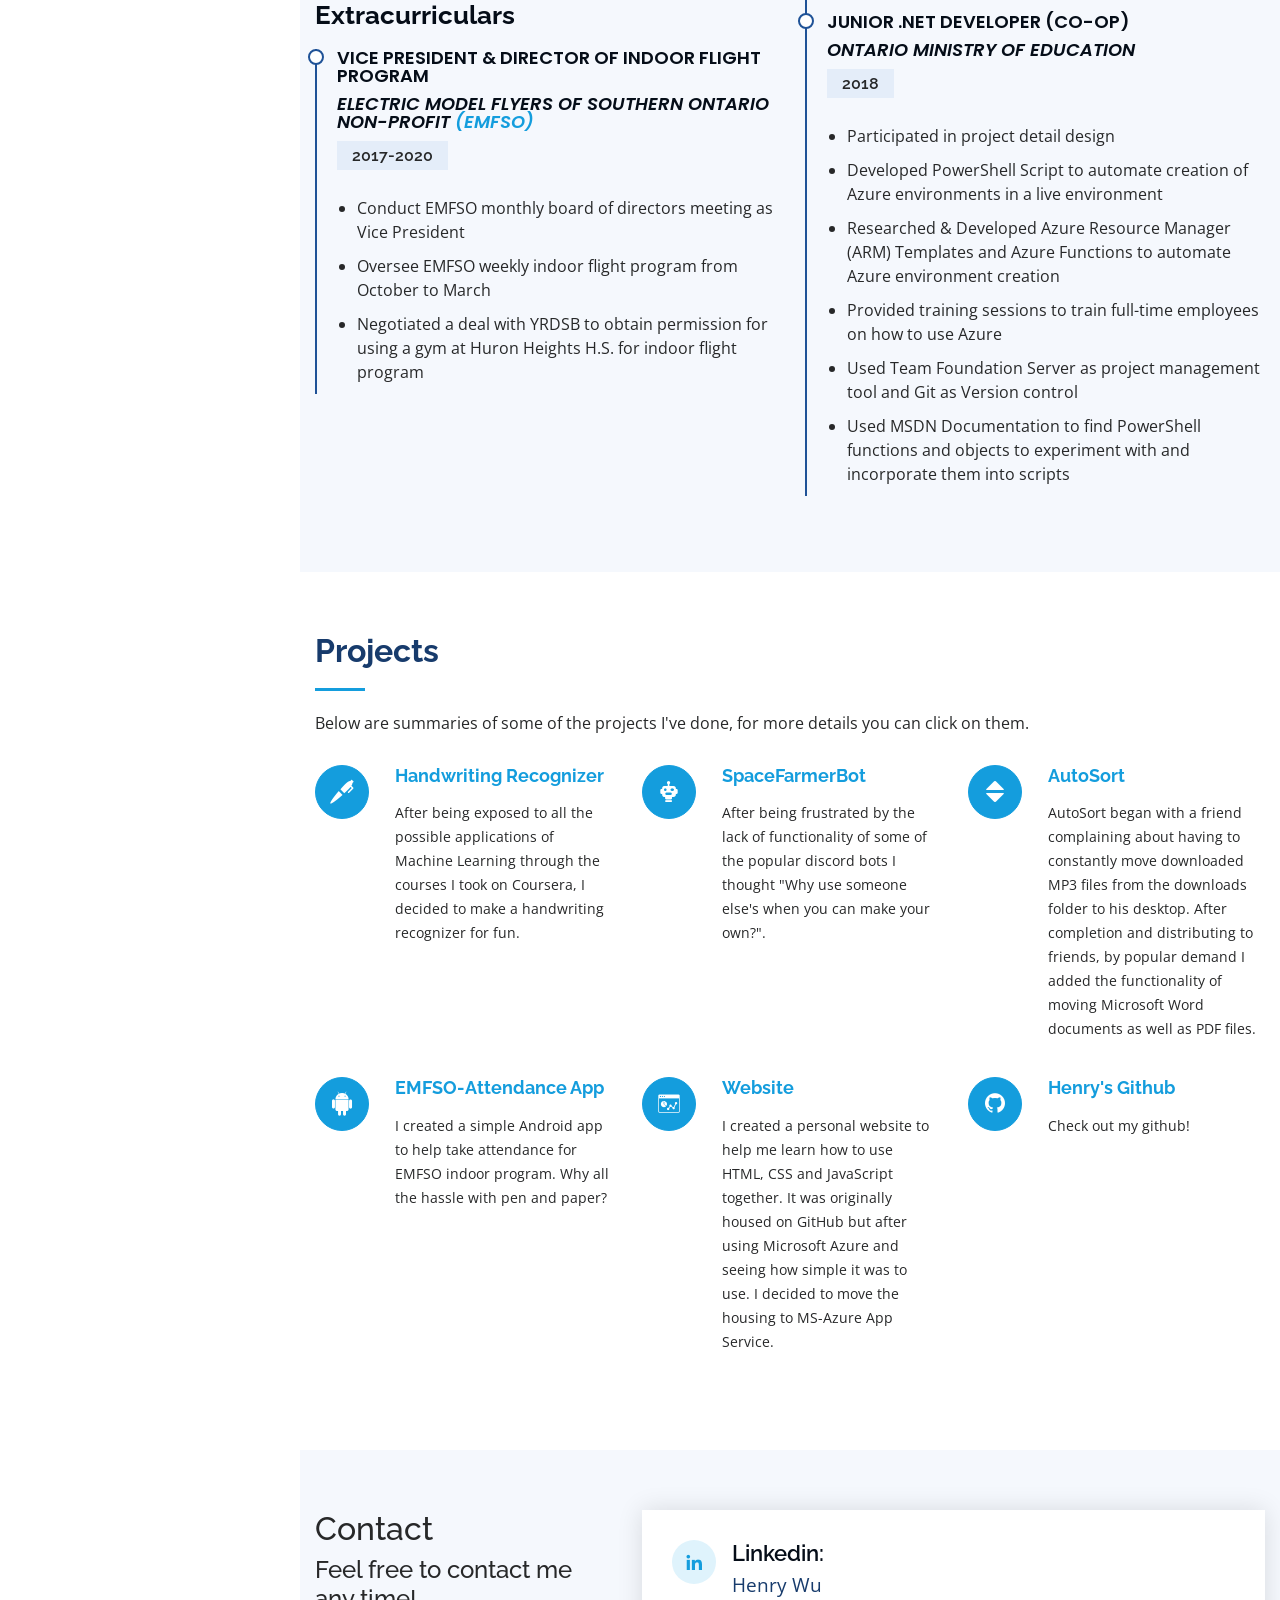
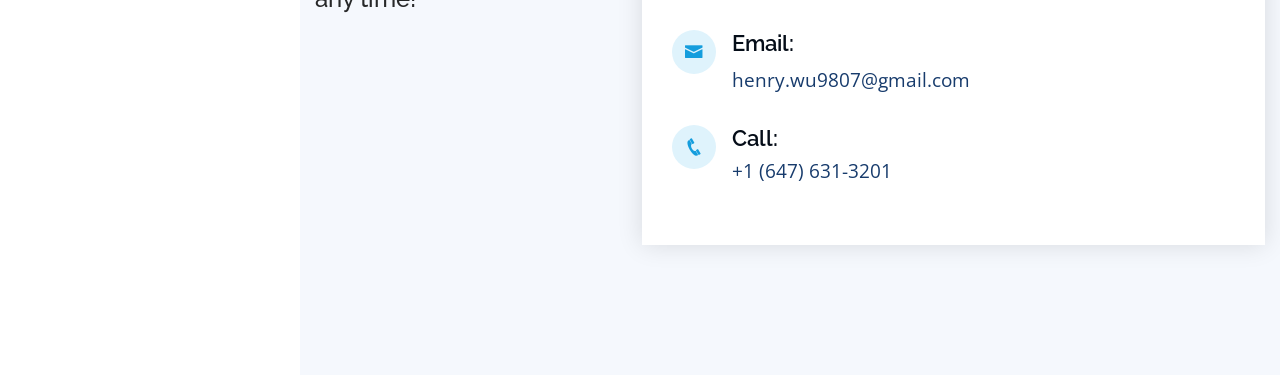
==== commit dce5e7e0: "Added google analytics and fixed size of contact me text" ====
--- a/index.html
+++ b/index.html
@@ -8,6 +8,16 @@
   <title>Henry Wu</title>
   <meta content="" name="description">
   <meta content="" name="keywords">
+
+	<!-- Global site tag (gtag.js) - Google Analytics -->
+	<script async src="https://www.googletagmanager.com/gtag/js?id=UA-109307947-1"></script>
+	<script>
+	window.dataLayer = window.dataLayer || [];
+	function gtag(){dataLayer.push(arguments);}
+	gtag('js', new Date());
+
+	gtag('config', 'UA-109307947-1');
+	</script>
 
   <!-- Favicons -->
   <link href="assets/img/computer.svg" rel="icon">
@@ -69,7 +79,7 @@
 
         <div class="row">
           <div class="col-lg-4" data-aos="fade-right">
-            <img src="assets/img/selfie.jpg" class="img-fluid" alt="">
+            <img src="assets/img/selfie.jpg" class="img-fluid rounded-circle" alt="">
           </div>
           <div class="col-lg-8 pt-4 pt-lg-0 content" data-aos="fade-left">
             <h3></h3>
@@ -286,7 +296,7 @@
                 <a href="https://www.linkedin.com/in/henry-wu-225544145/" target="_blank" title="Henry's Linkedin">
                 <i class="bx bxl-linkedin"></i> </a>
                 <h4>Linkedin:</h4>
-                <p style="font-size:150%">Henry Wu</p>
+                <p style="font-size:120%">Henry Wu</p>
 
               </div>
 
@@ -295,14 +305,14 @@
                 <a href="mailto:henry.wu9807@gmail.com" title="Henry's email">
                 <i class="icofont-envelope"></i> </a>
                 <h4>Email:</h4>
-                <p style="font-size:150%">henry.wu9807@gmail.com</p>
+                <p style="font-size:120%">henry.wu9807@gmail.com</p>
               </div>
 
 
               <div class="phone">
                 <i class="icofont-phone"></i>
                 <h4>Call:</h4>
-                <p style="font-size:150%">+1 (647) 631-3201</p>
+                <p style="font-size:120%">+1 (647) 631-3201</p>
               </div>
             </div>
 
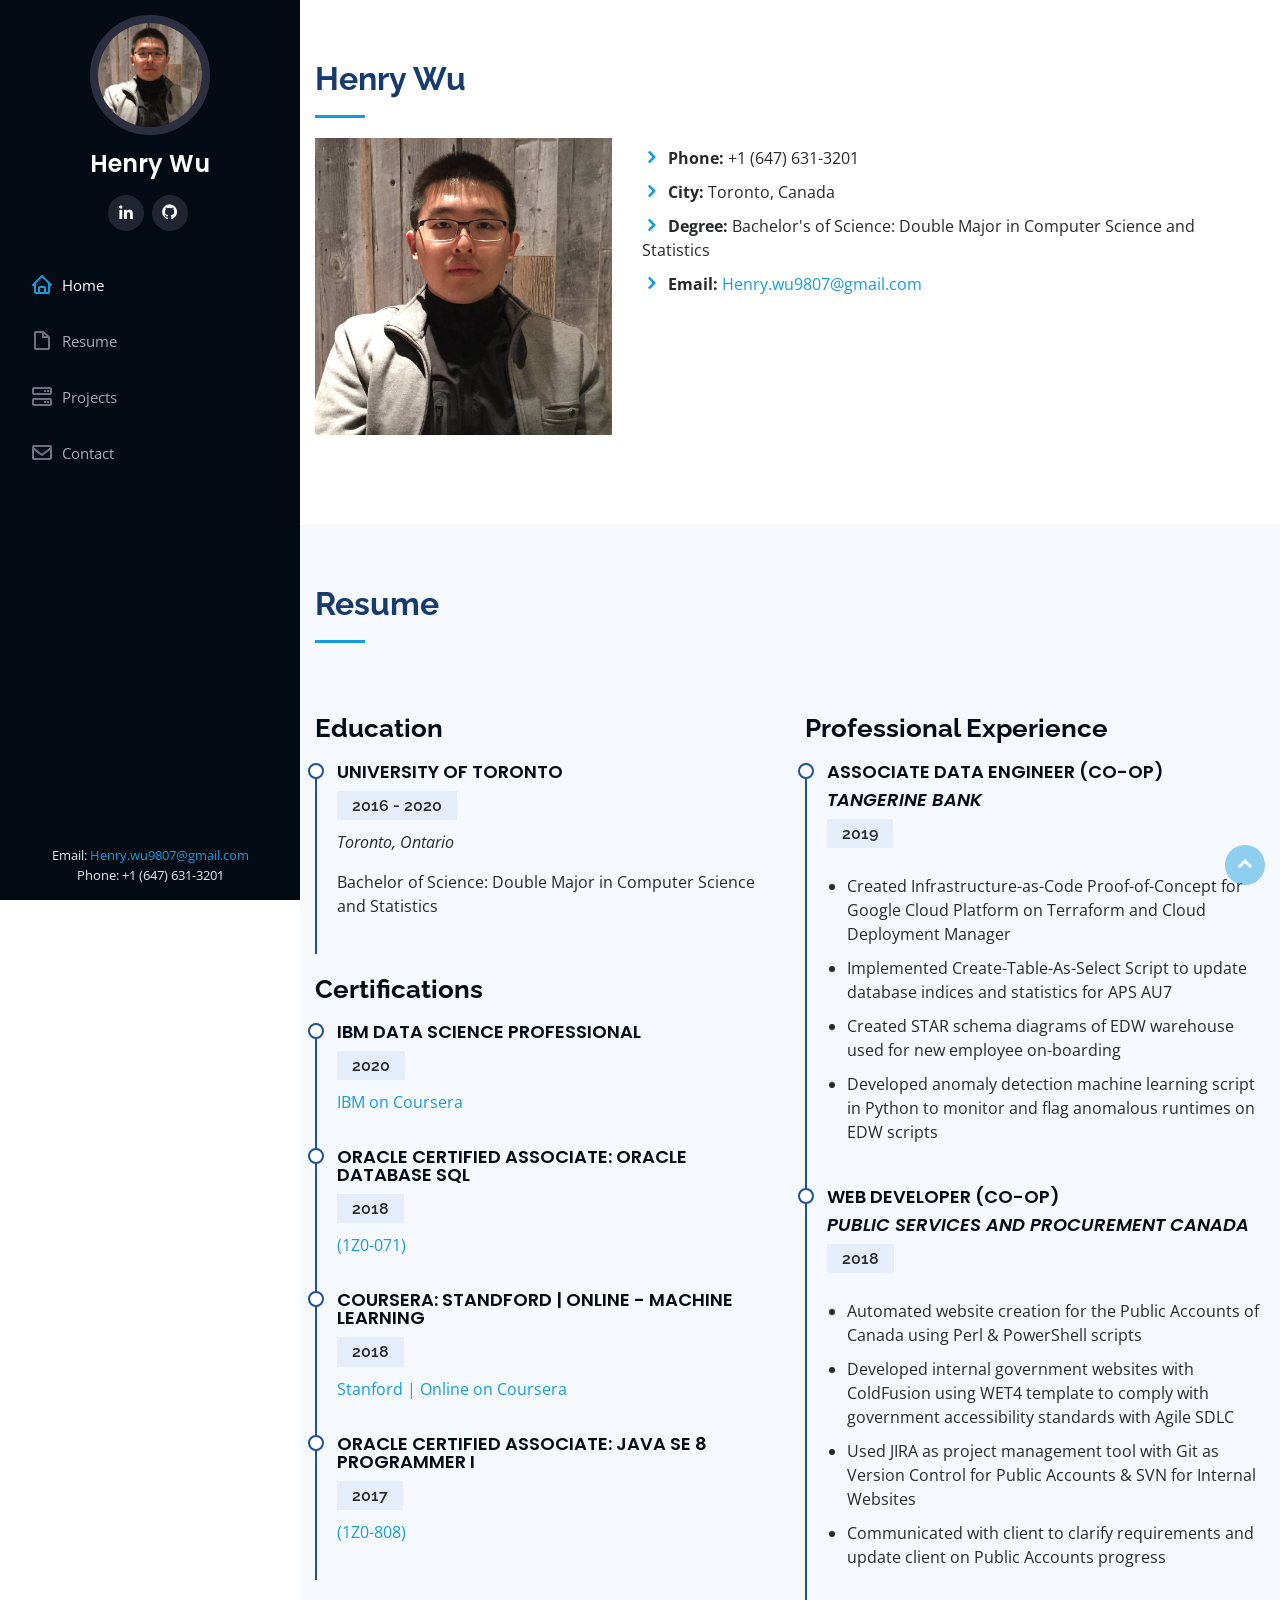
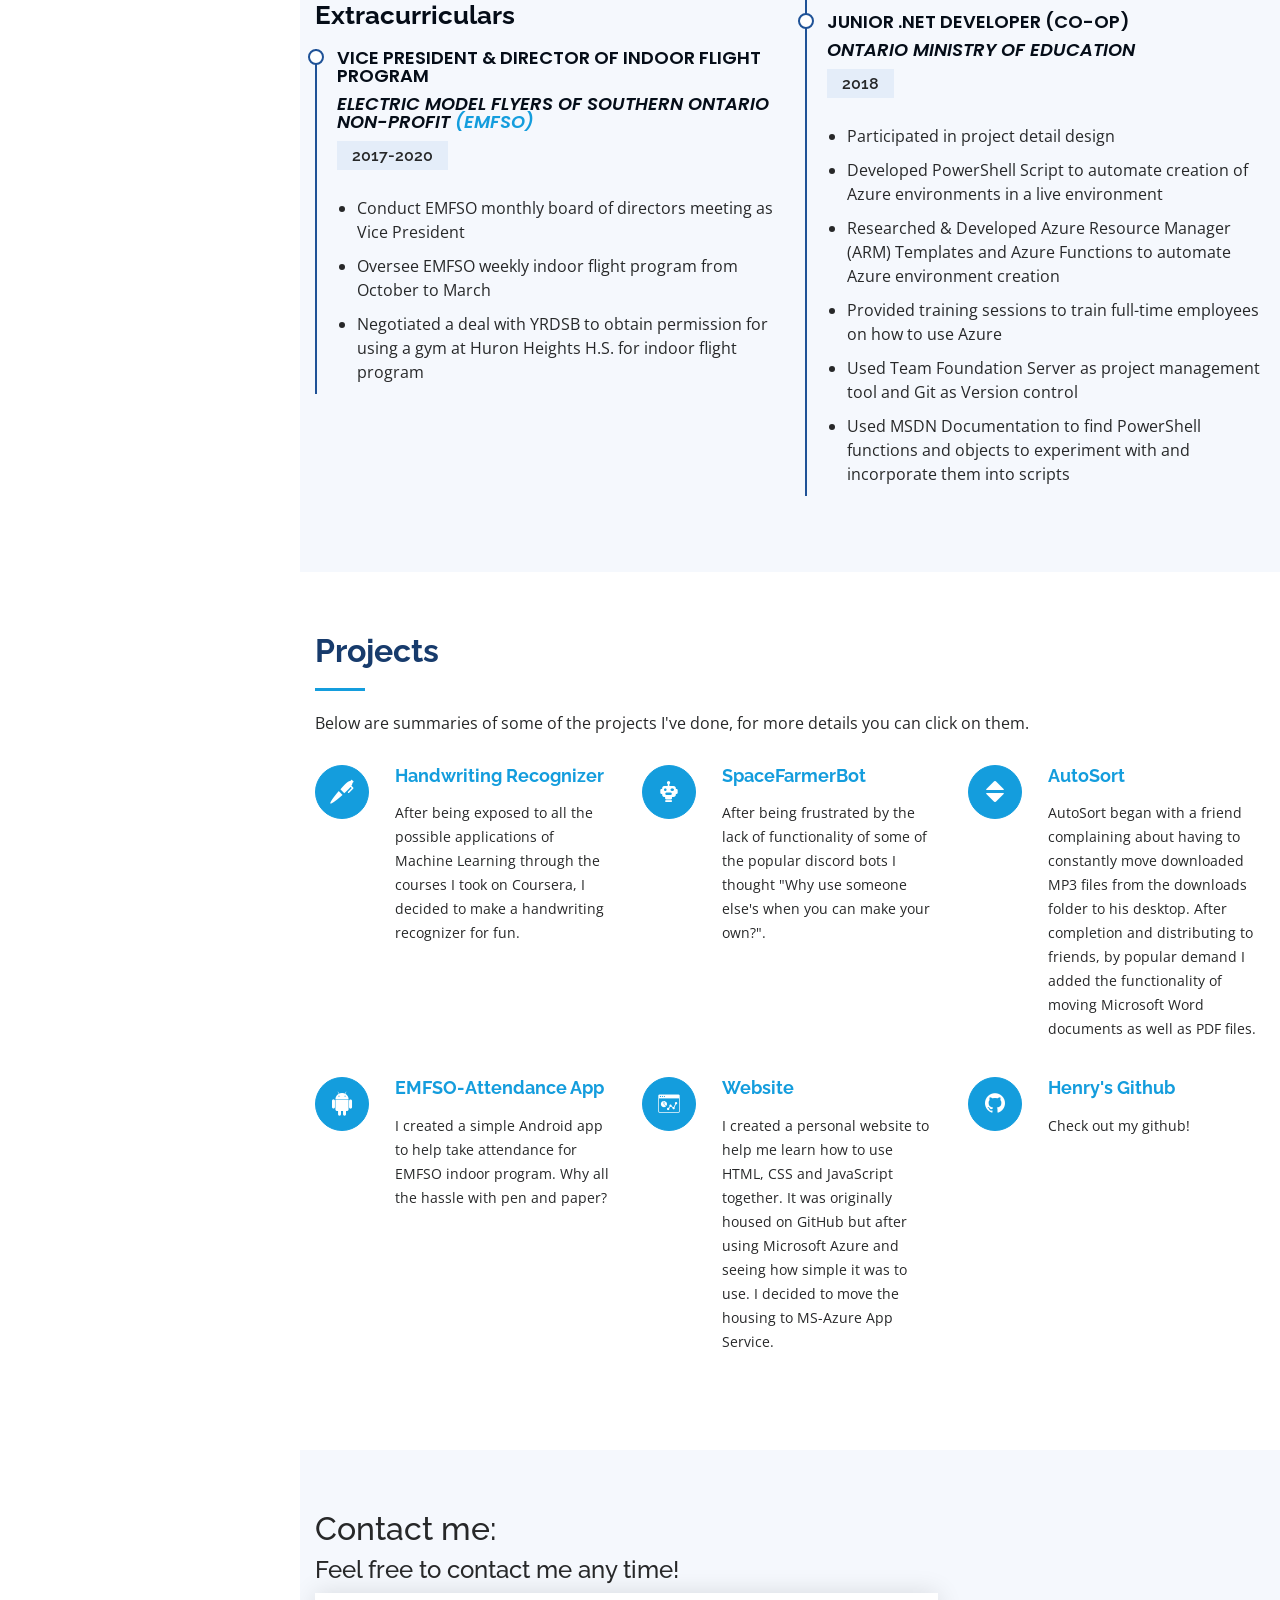
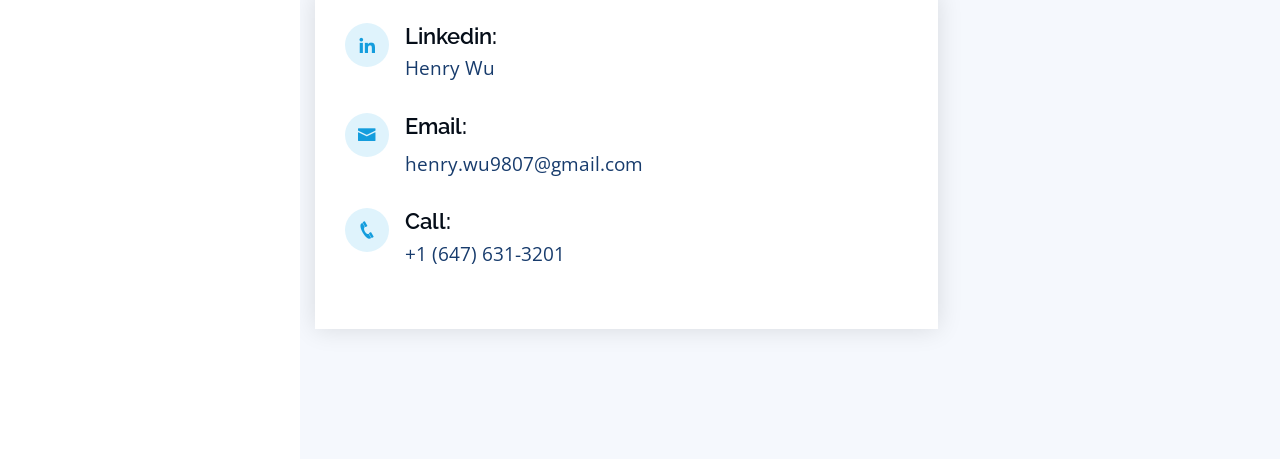
==== commit cdf4d78f: "Changed contact me text size" ====
--- a/index.html
+++ b/index.html
@@ -79,7 +79,7 @@
 
         <div class="row">
           <div class="col-lg-4" data-aos="fade-right">
-            <img src="assets/img/selfie.jpg" class="img-fluid rounded-circle" alt="">
+            <img src="assets/img/selfie.jpg" class="img-fluid" alt="">
           </div>
           <div class="col-lg-8 pt-4 pt-lg-0 content" data-aos="fade-left">
             <h3></h3>
@@ -284,8 +284,8 @@
         <div class="row" data-aos="fade-down">
 
 
-          <div class="col-lg-4 mt-5 mt-lg-0 align-items-stretch">
-            <h2>Contact</h2>
+          <div class="col-lg-5 mt-5 mt-lg-0 align-items-stretch">
+            <h2>Contact me: </h2>
             <h4>Feel free to contact me any time!</h4>
           </div>
 
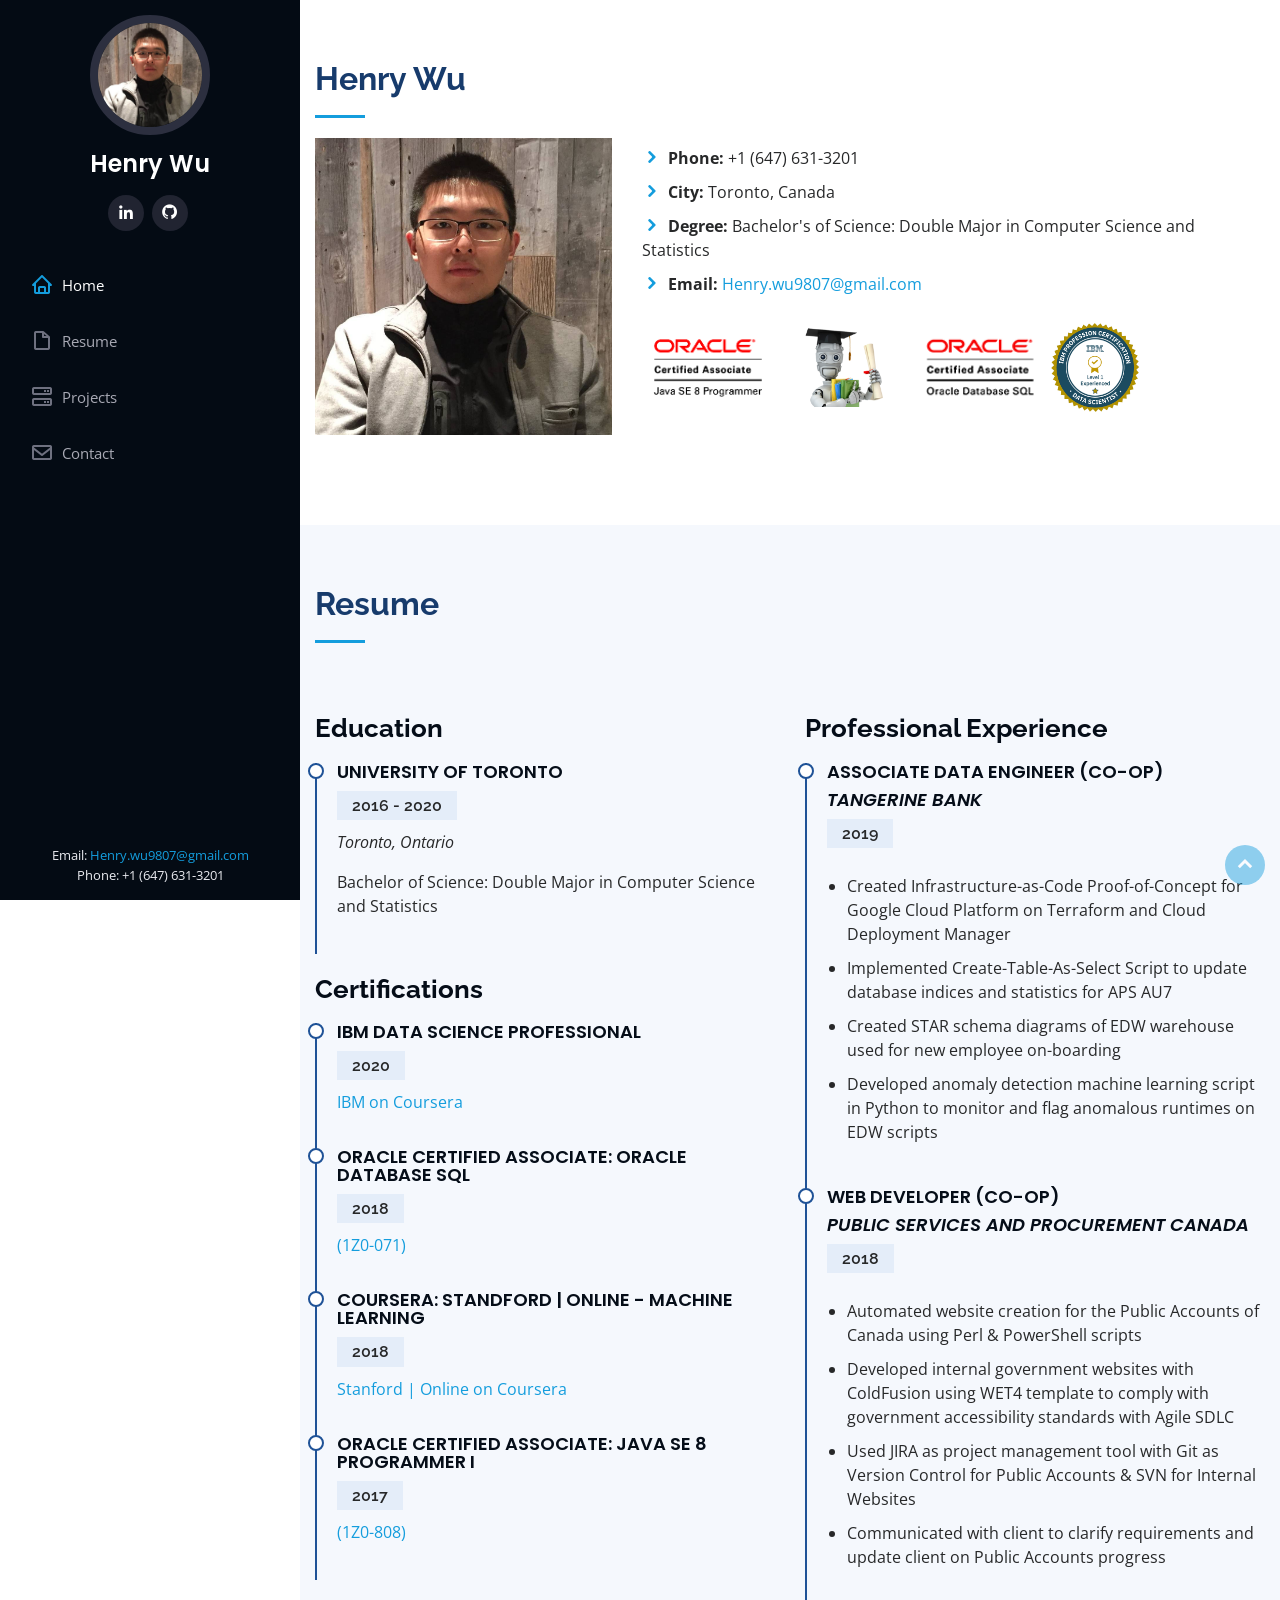
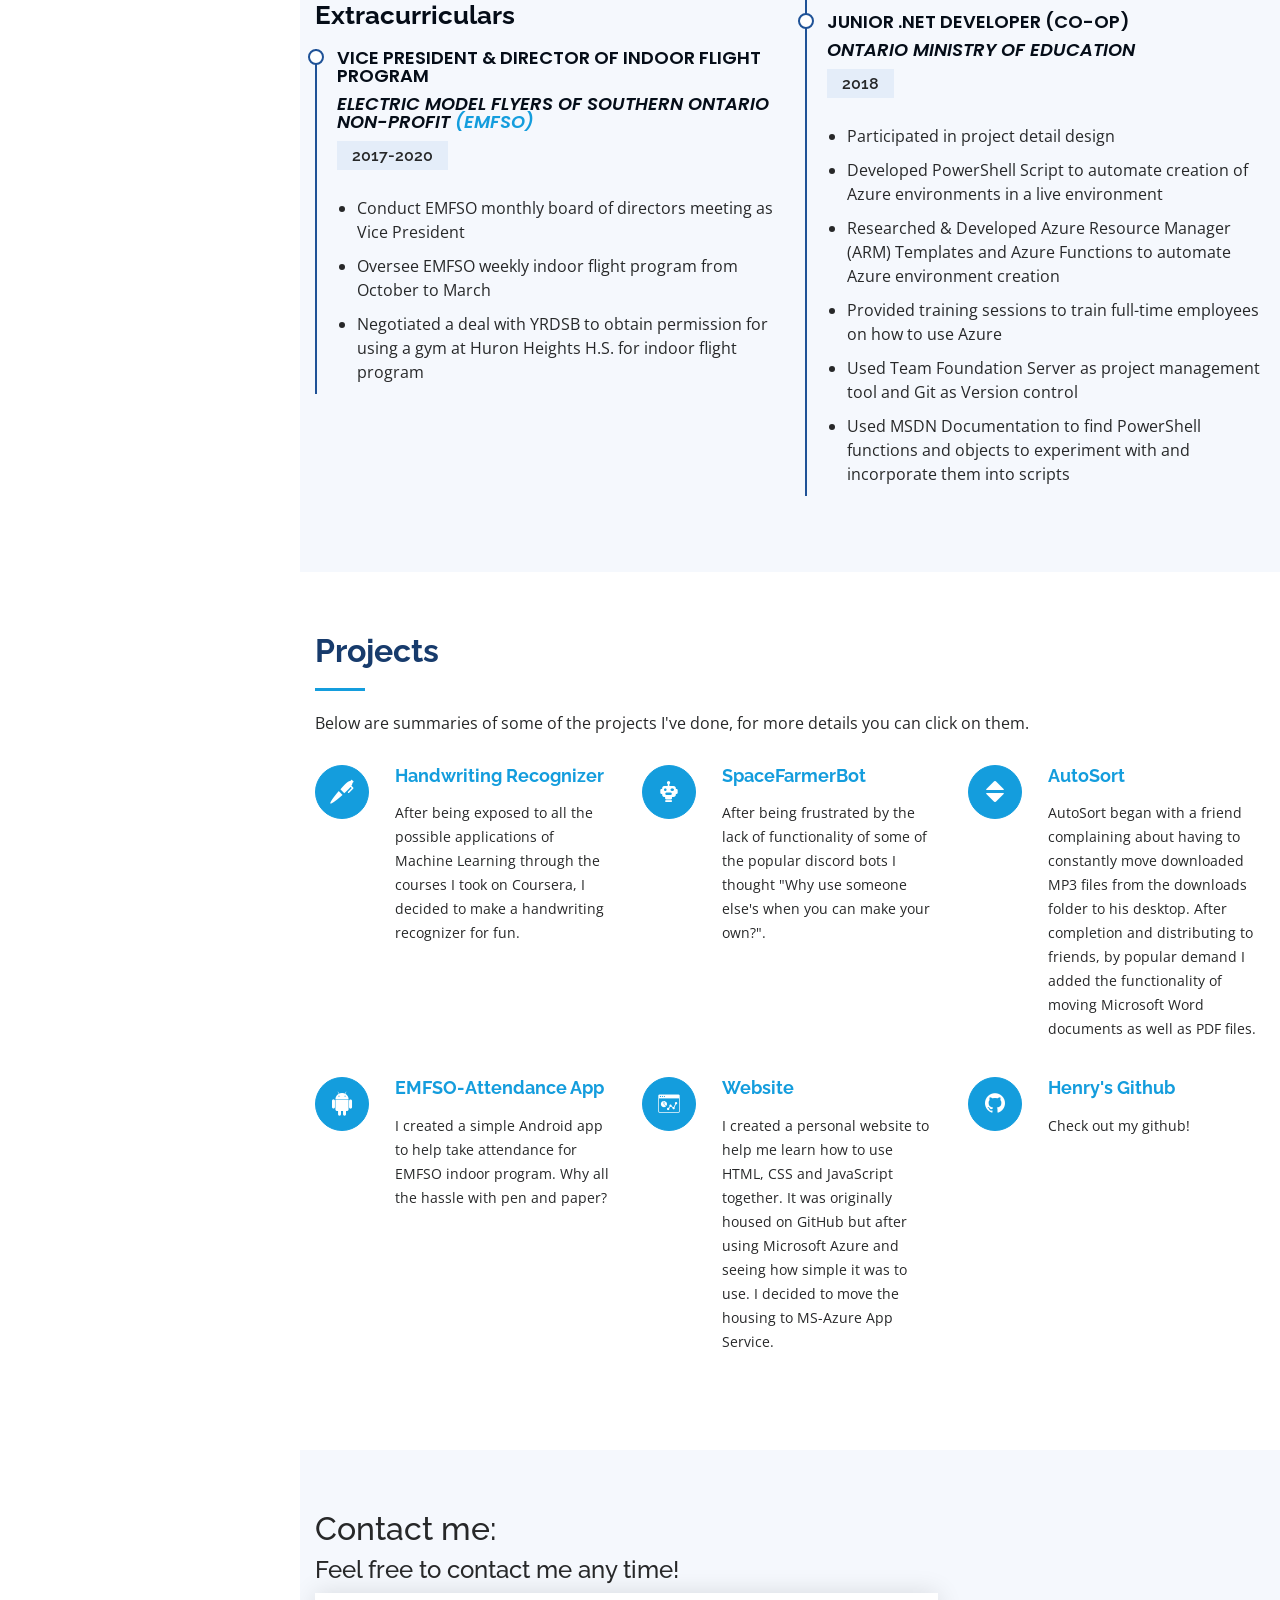
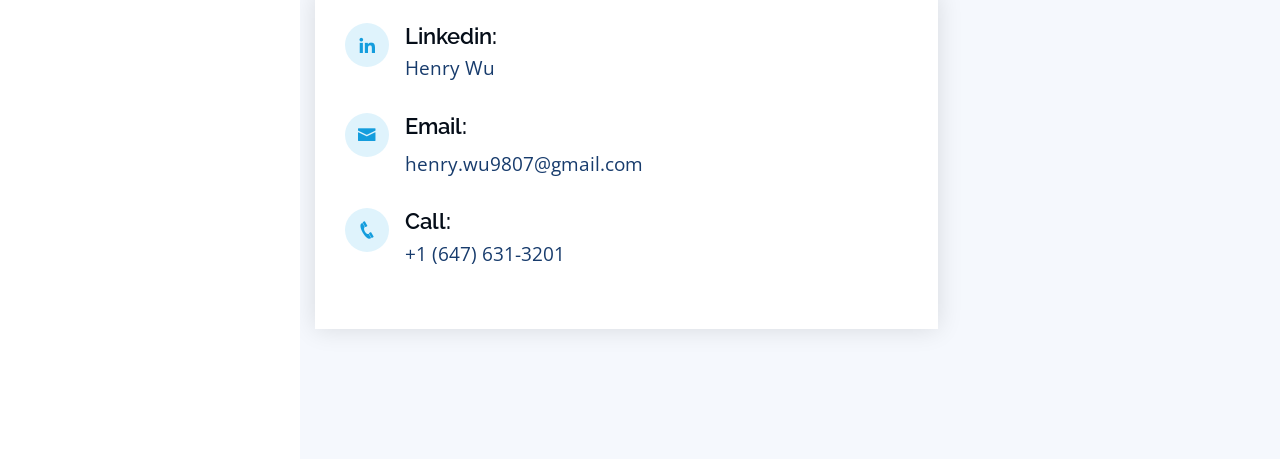
==== commit 24e22415: "Added some images" ====
--- a/index.html
+++ b/index.html
@@ -91,6 +91,11 @@
                   <li><i class="icofont-rounded-right"></i> <strong>Degree:</strong> Bachelor's of Science: Double Major in Computer Science and Statistics</li>
                   <li><i class="icofont-rounded-right"></i> <strong>Email:</strong><a href="mailto:henry.wu9807@gmail.com" title="Henry's email"> Henry.wu9807@gmail.com</a></li>
                 </ul>
+                <img class="OCA" src="assets/img/ocaJSE8.gif" alt="OCA Java SE 8 logo" width="132" height="80">
+                <img class="machineLearning" src="assets/img/ml_transparent.png" alt="Machine Learning Logo" width="132" height="80">
+                <img class="OCA" src="assets/img/O-CertAssoc-O-DB-SQL-clr.gif" width="132" height="80">
+                <img class="datasci" src="assets/img/datasci.png" alt="IBM Data Science Professional Certificate logo" width="90" height="90">
+
               </div>
 
             </div>
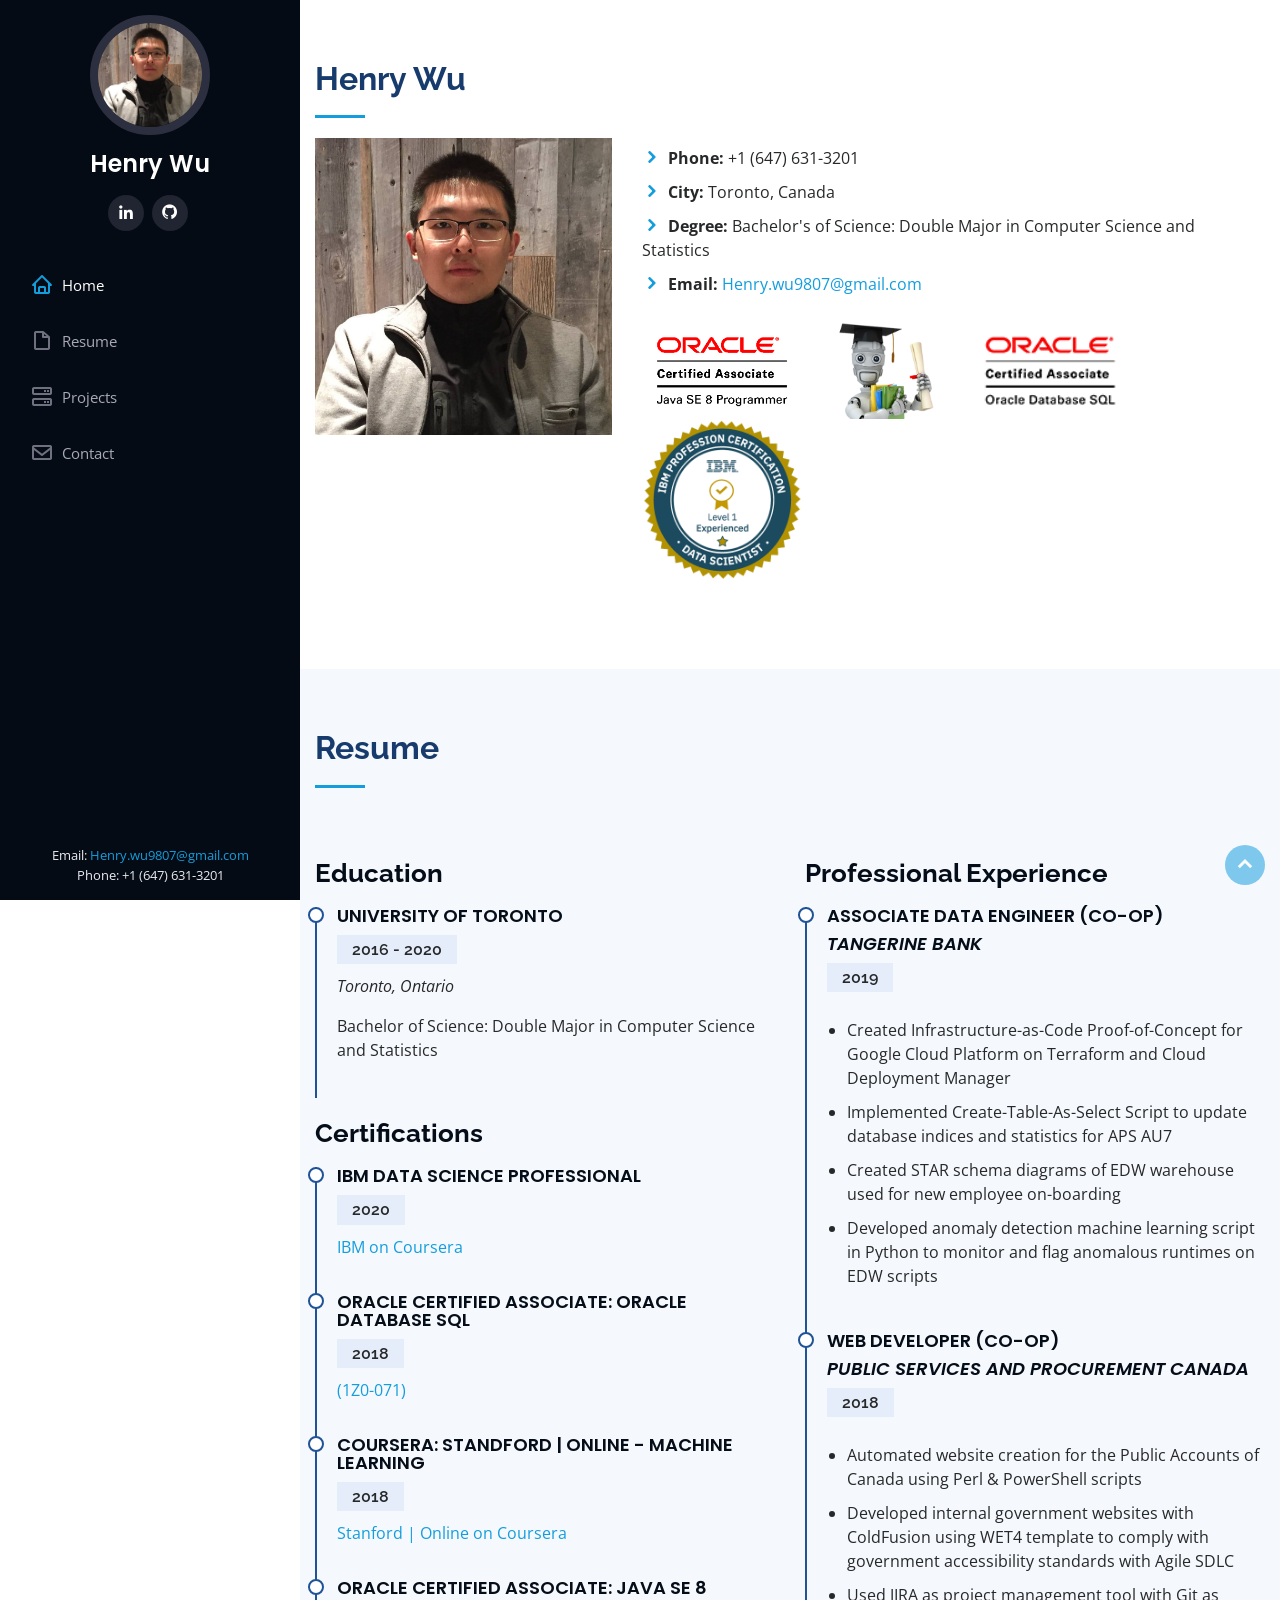
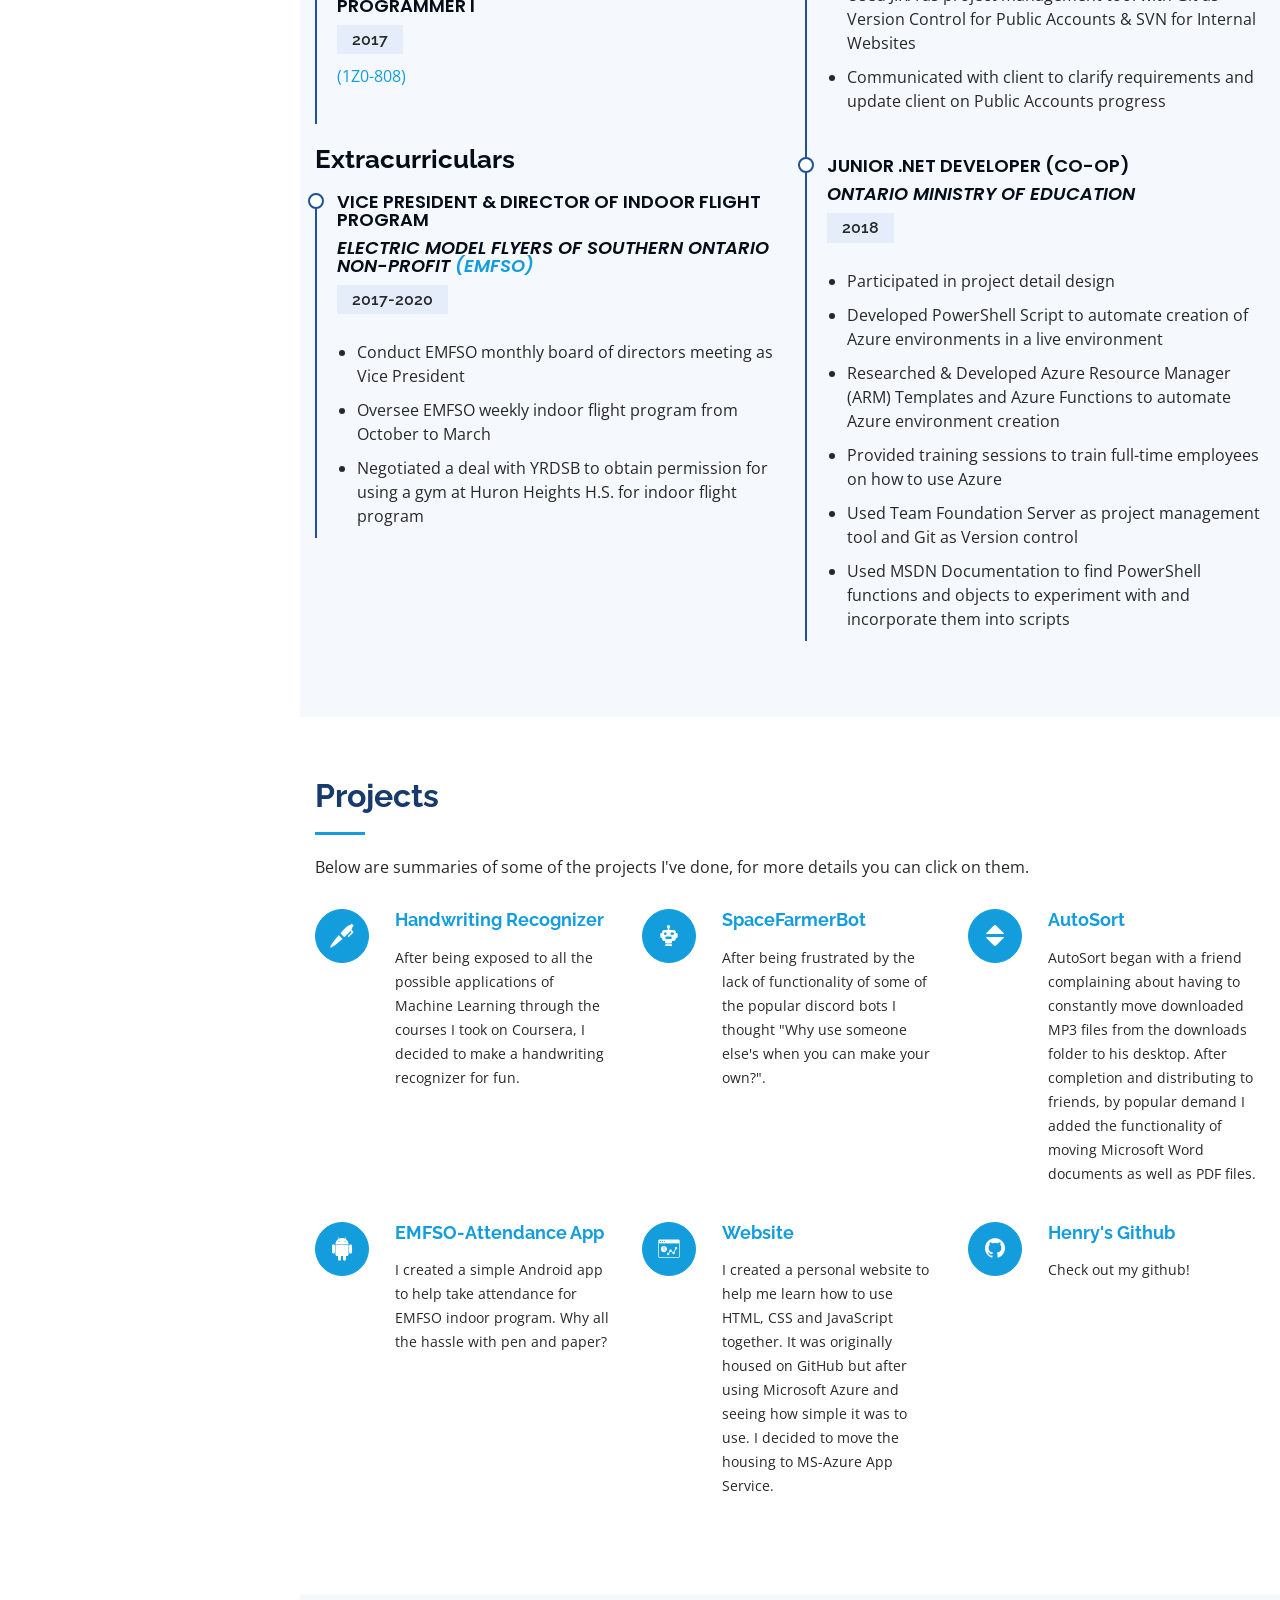
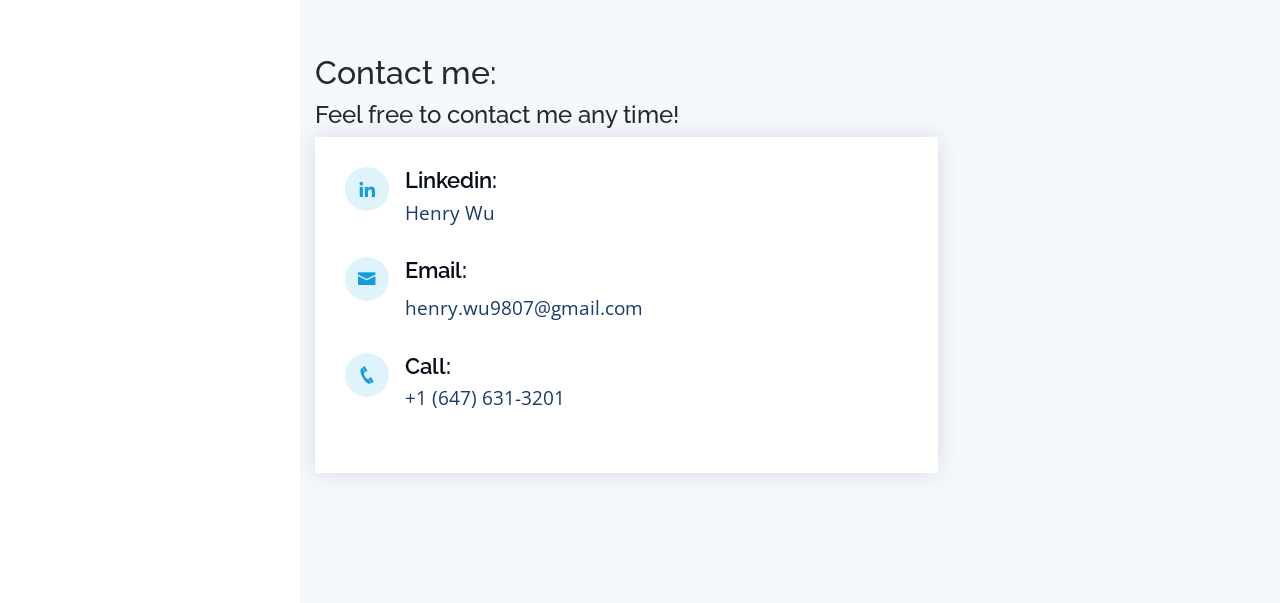
==== commit 50966059: "Enlarged icons" ====
--- a/index.html
+++ b/index.html
@@ -91,10 +91,10 @@
                   <li><i class="icofont-rounded-right"></i> <strong>Degree:</strong> Bachelor's of Science: Double Major in Computer Science and Statistics</li>
                   <li><i class="icofont-rounded-right"></i> <strong>Email:</strong><a href="mailto:henry.wu9807@gmail.com" title="Henry's email"> Henry.wu9807@gmail.com</a></li>
                 </ul>
-                <img class="OCA" src="assets/img/ocaJSE8.gif" alt="OCA Java SE 8 logo" width="132" height="80">
-                <img class="machineLearning" src="assets/img/ml_transparent.png" alt="Machine Learning Logo" width="132" height="80">
-                <img class="OCA" src="assets/img/O-CertAssoc-O-DB-SQL-clr.gif" width="132" height="80">
-                <img class="datasci" src="assets/img/datasci.png" alt="IBM Data Science Professional Certificate logo" width="90" height="90">
+                <img class="OCA" src="assets/img/ocaJSE8.gif" alt="OCA Java SE 8 logo" width="160" height="97">
+                <img class="machineLearning" src="assets/img/ml_transparent.png" alt="Machine Learning Logo" width="160" height="97">
+                <img class="OCA" src="assets/img/O-CertAssoc-O-DB-SQL-clr.gif" width="160" height="97">
+                <img class="datasci" src="assets/img/datasci.png" alt="IBM Data Science Professional Certificate logo" width="160" height="160">
 
               </div>
 
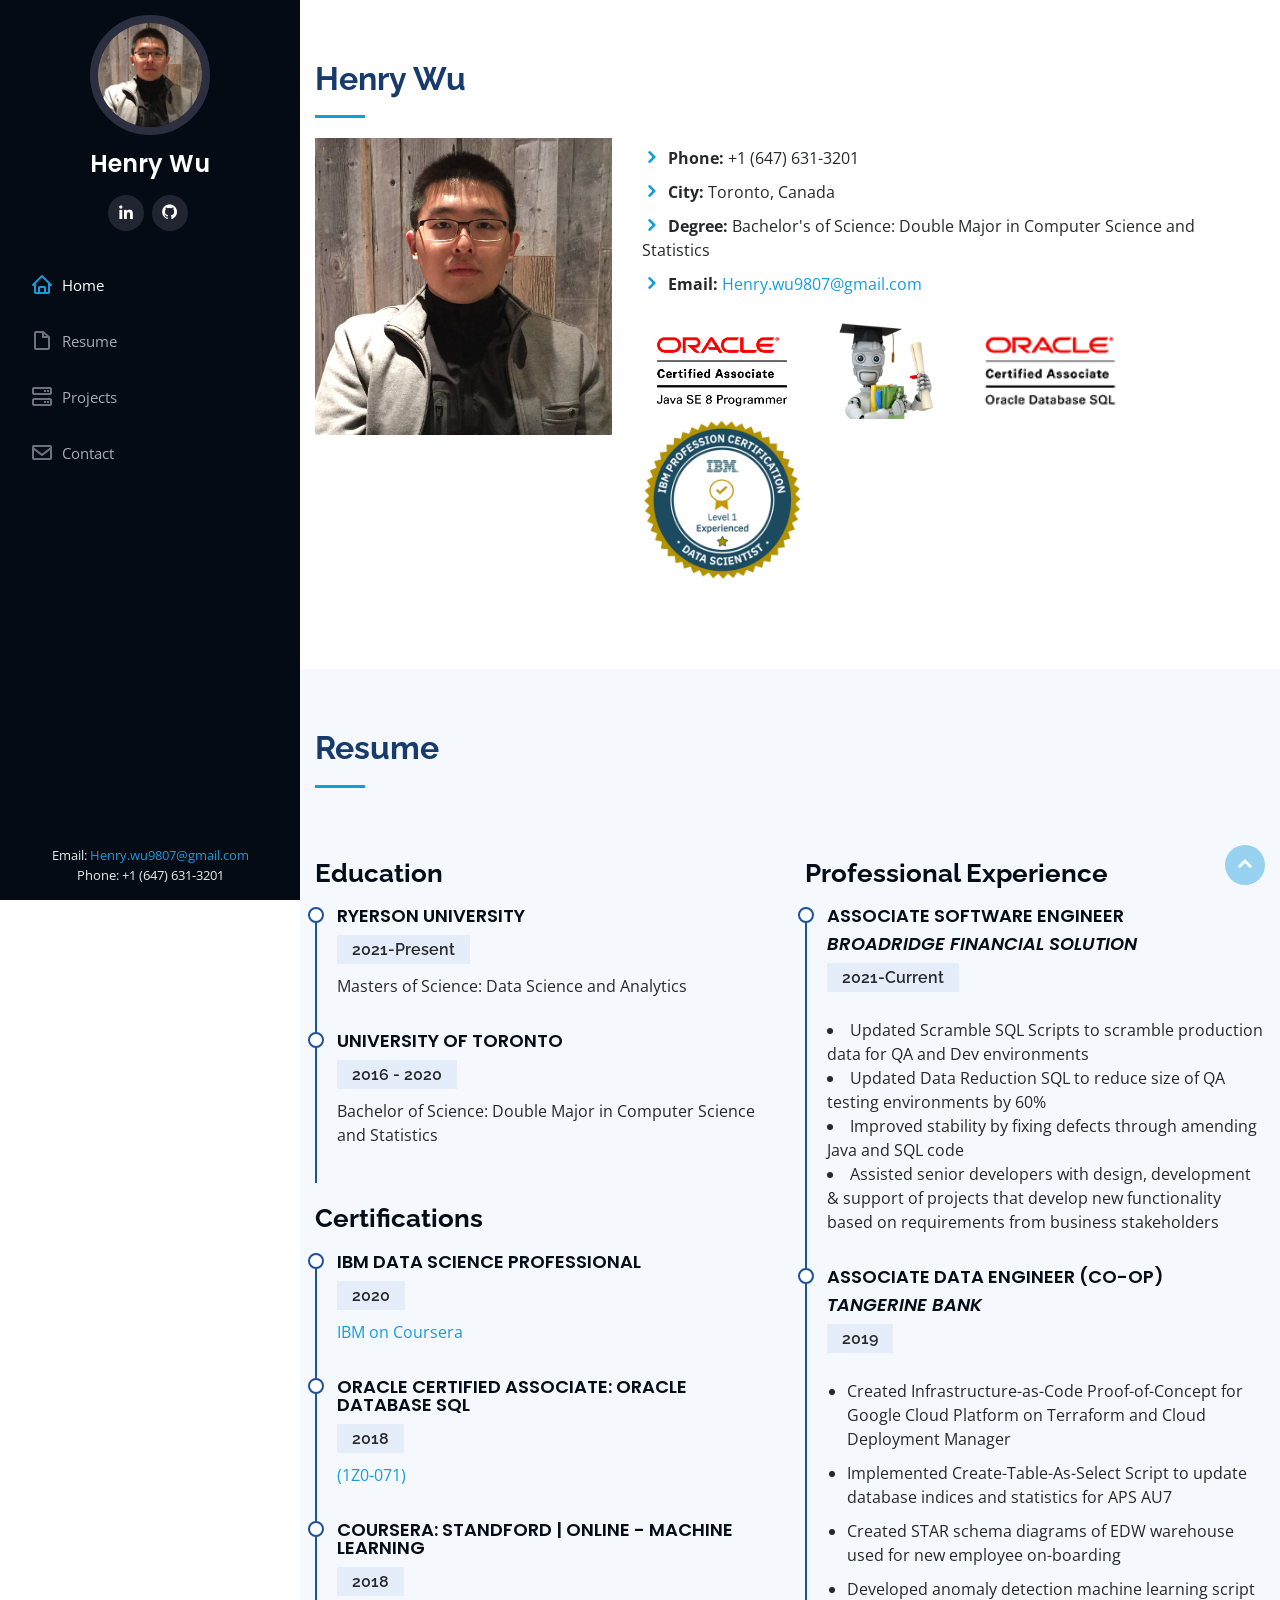
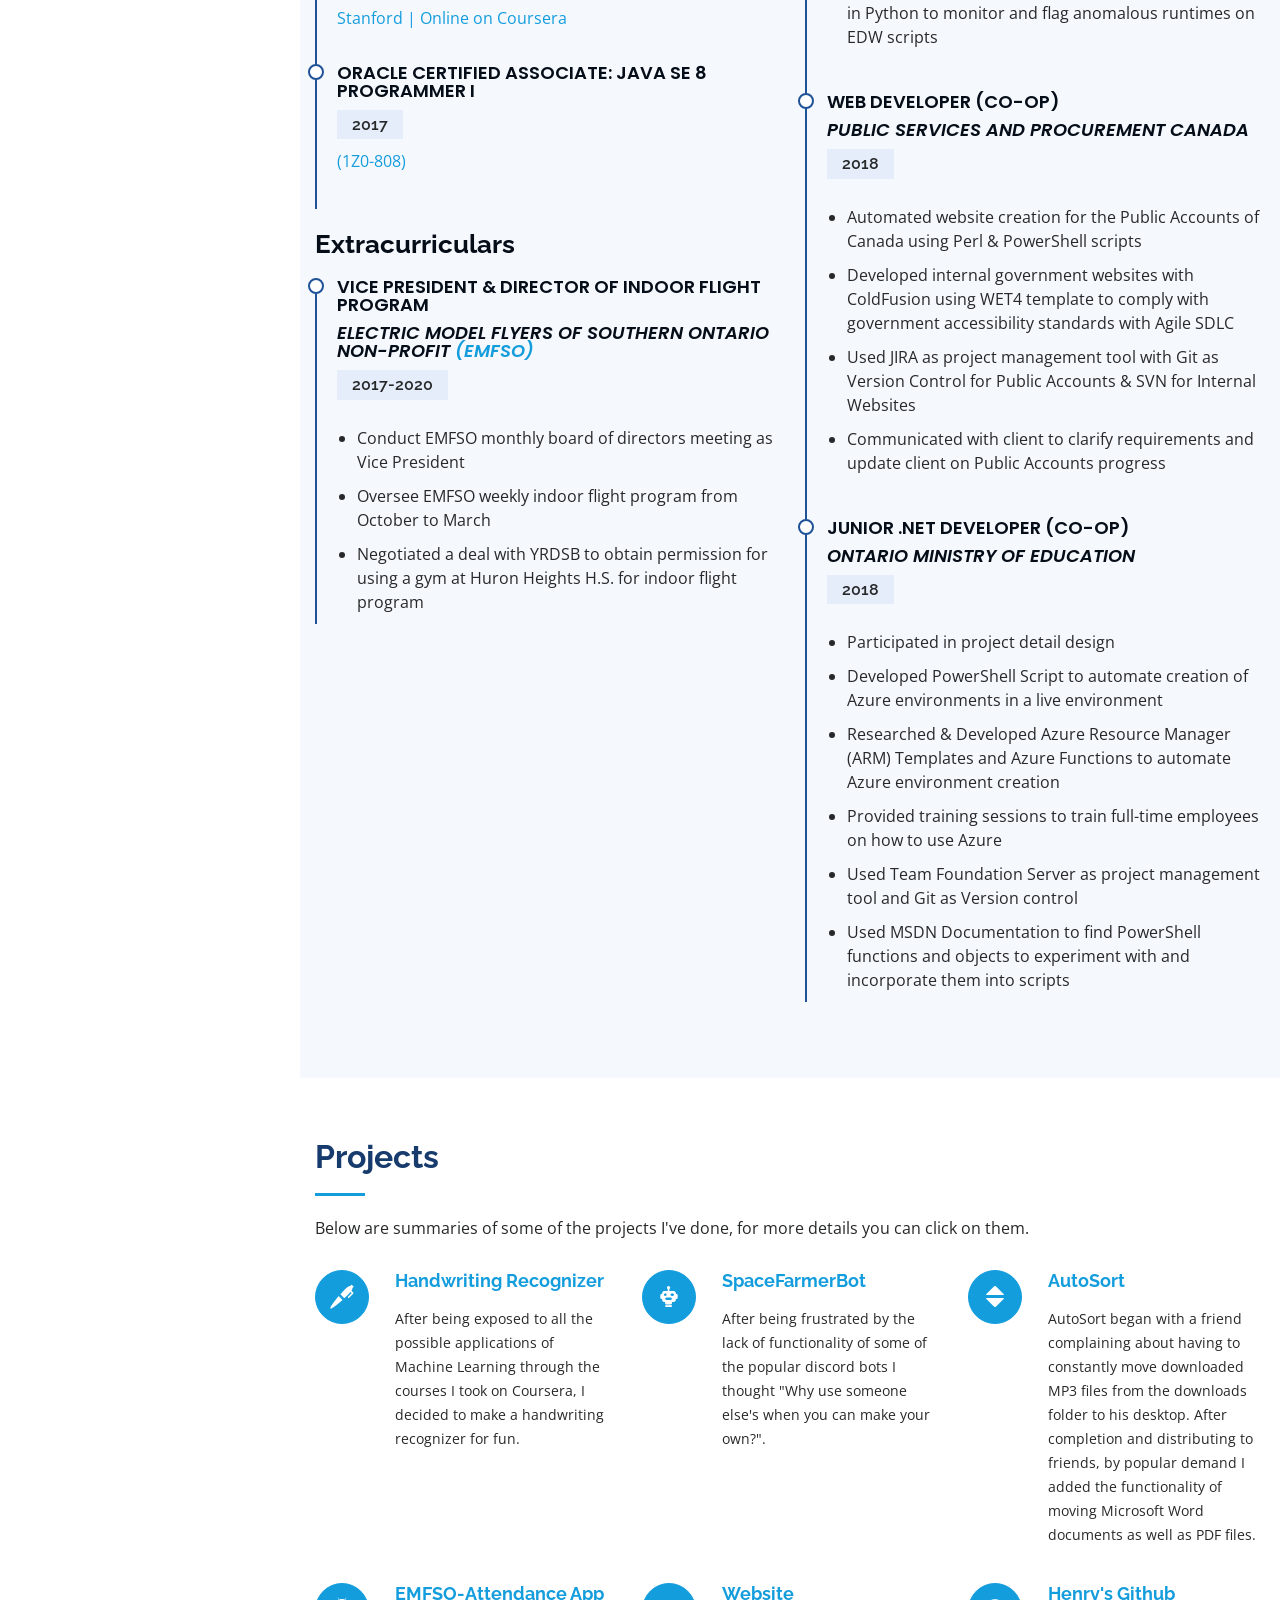
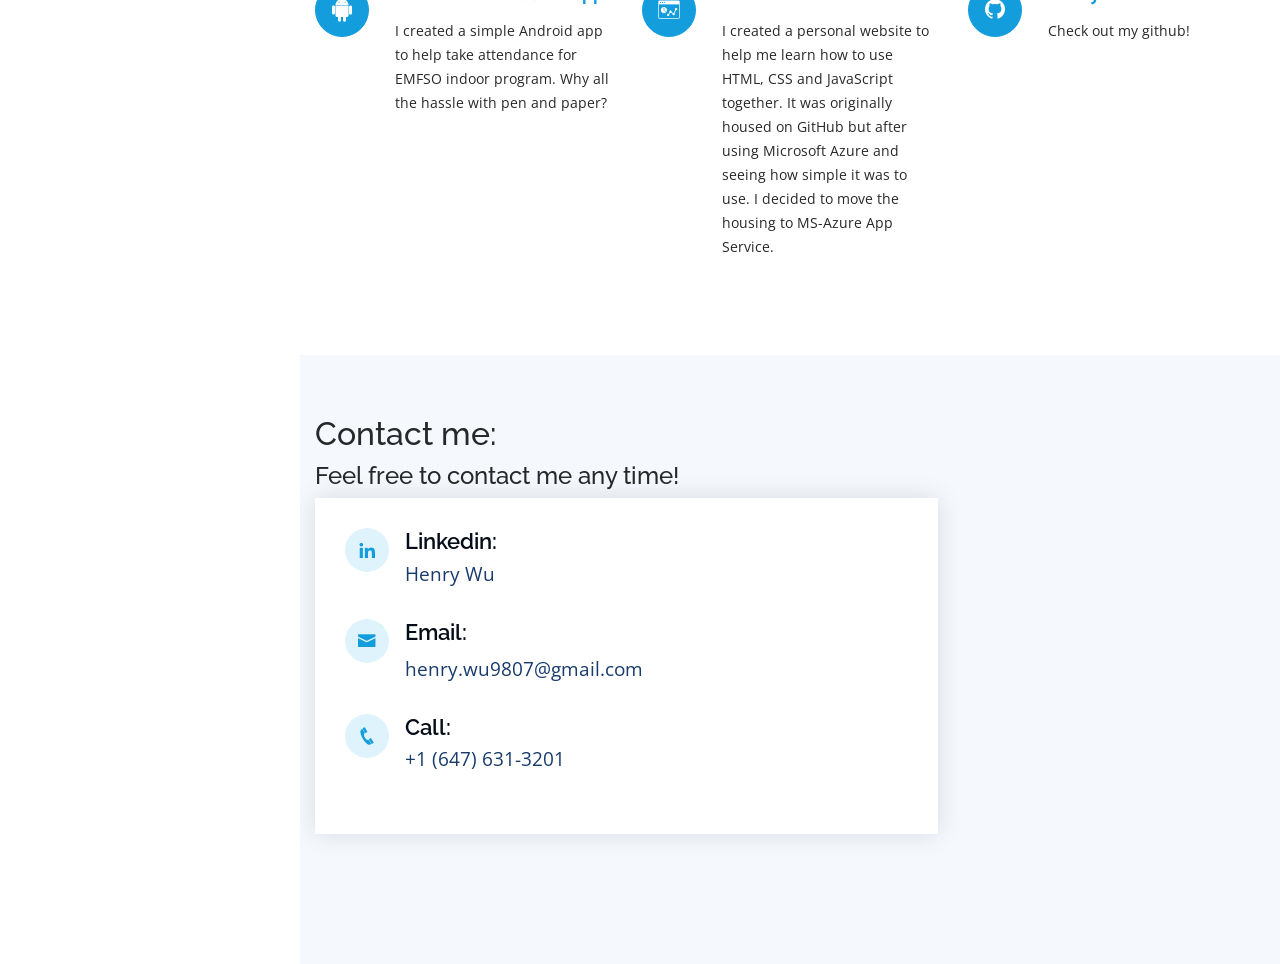
==== commit aa2f5a00: "Updated with new job and masters" ====
--- a/index.html
+++ b/index.html
@@ -116,10 +116,14 @@
         <div class="row">
           <div class="col-lg-6" data-aos="fade-right">
             <h3 class="resume-title">Education</h3>
+			<div class="resume-item">
+			  <h4>Ryerson University</h4>
+			  <h5>2021-Present</h5>
+			  <p>Masters of Science: Data Science and Analytics</p>
+			</div> 
             <div class="resume-item">
               <h4>University of Toronto</h4>
               <h5>2016 - 2020</h5>
-              <p><em>Toronto, Ontario</em></p>
               <p>Bachelor of Science: Double Major in Computer Science and Statistics</p>
             </div>
 
@@ -165,6 +169,17 @@
           </div>
           <div class="col-lg-6" data-aos="fade-left">
             <h3 class="resume-title">Professional Experience</h3>
+			<div class="resume-item"> 
+				<h4>Associate Software Engineer</h4> 
+				<h4><em>Broadridge Financial Solution</em></h4> 
+				<h5>2021-Current</h5> 
+				<p>
+					<li>Updated Scramble SQL Scripts to scramble production data for QA and Dev environments</li> 
+					<li>Updated Data Reduction SQL to reduce size of QA testing environments by 60%</li>
+					<li>Improved stability by fixing defects through amending Java and SQL code</li> 
+					<li>Assisted senior developers with design, development & support of projects that develop new functionality based on requirements from business stakeholders</li> 
+				</p> 
+			</div> 
             <div class="resume-item">
               <h4>Associate Data Engineer (Co-op)</h4>
               <h4><em>Tangerine Bank </em></h4>
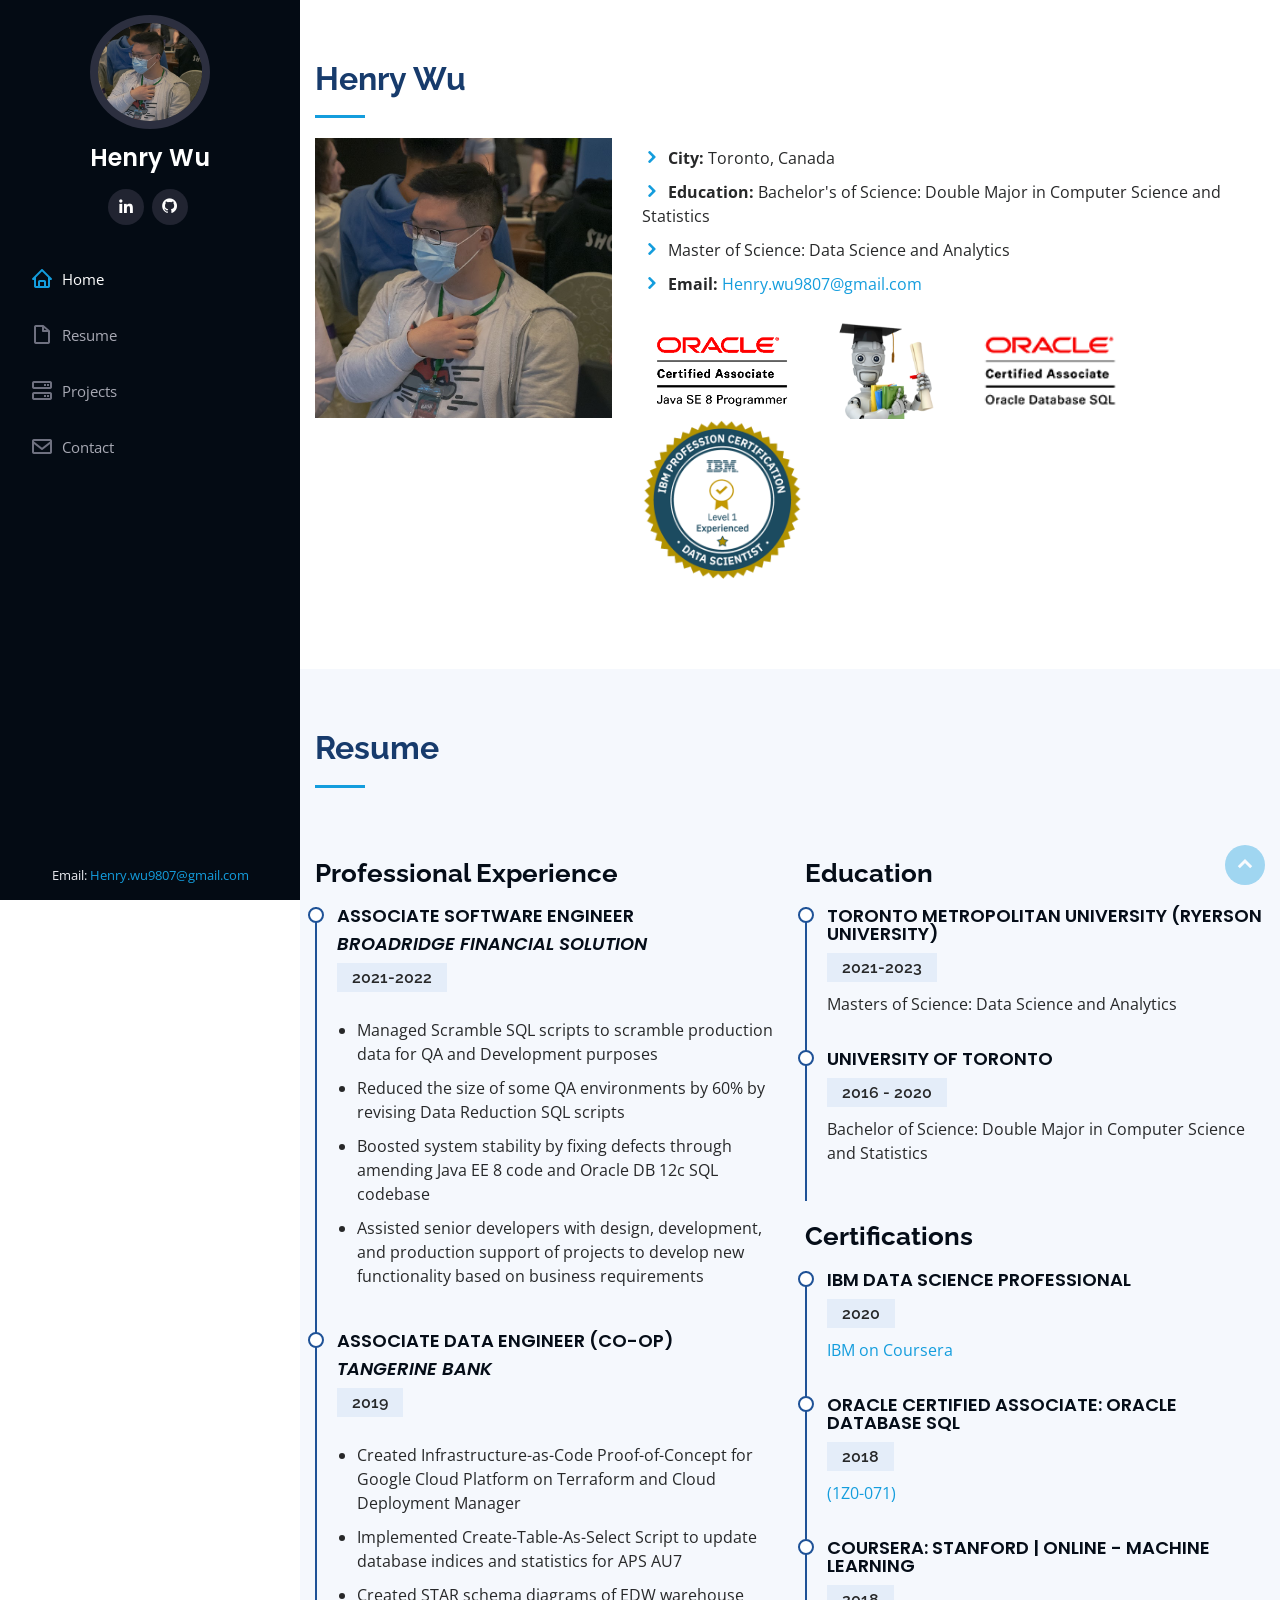
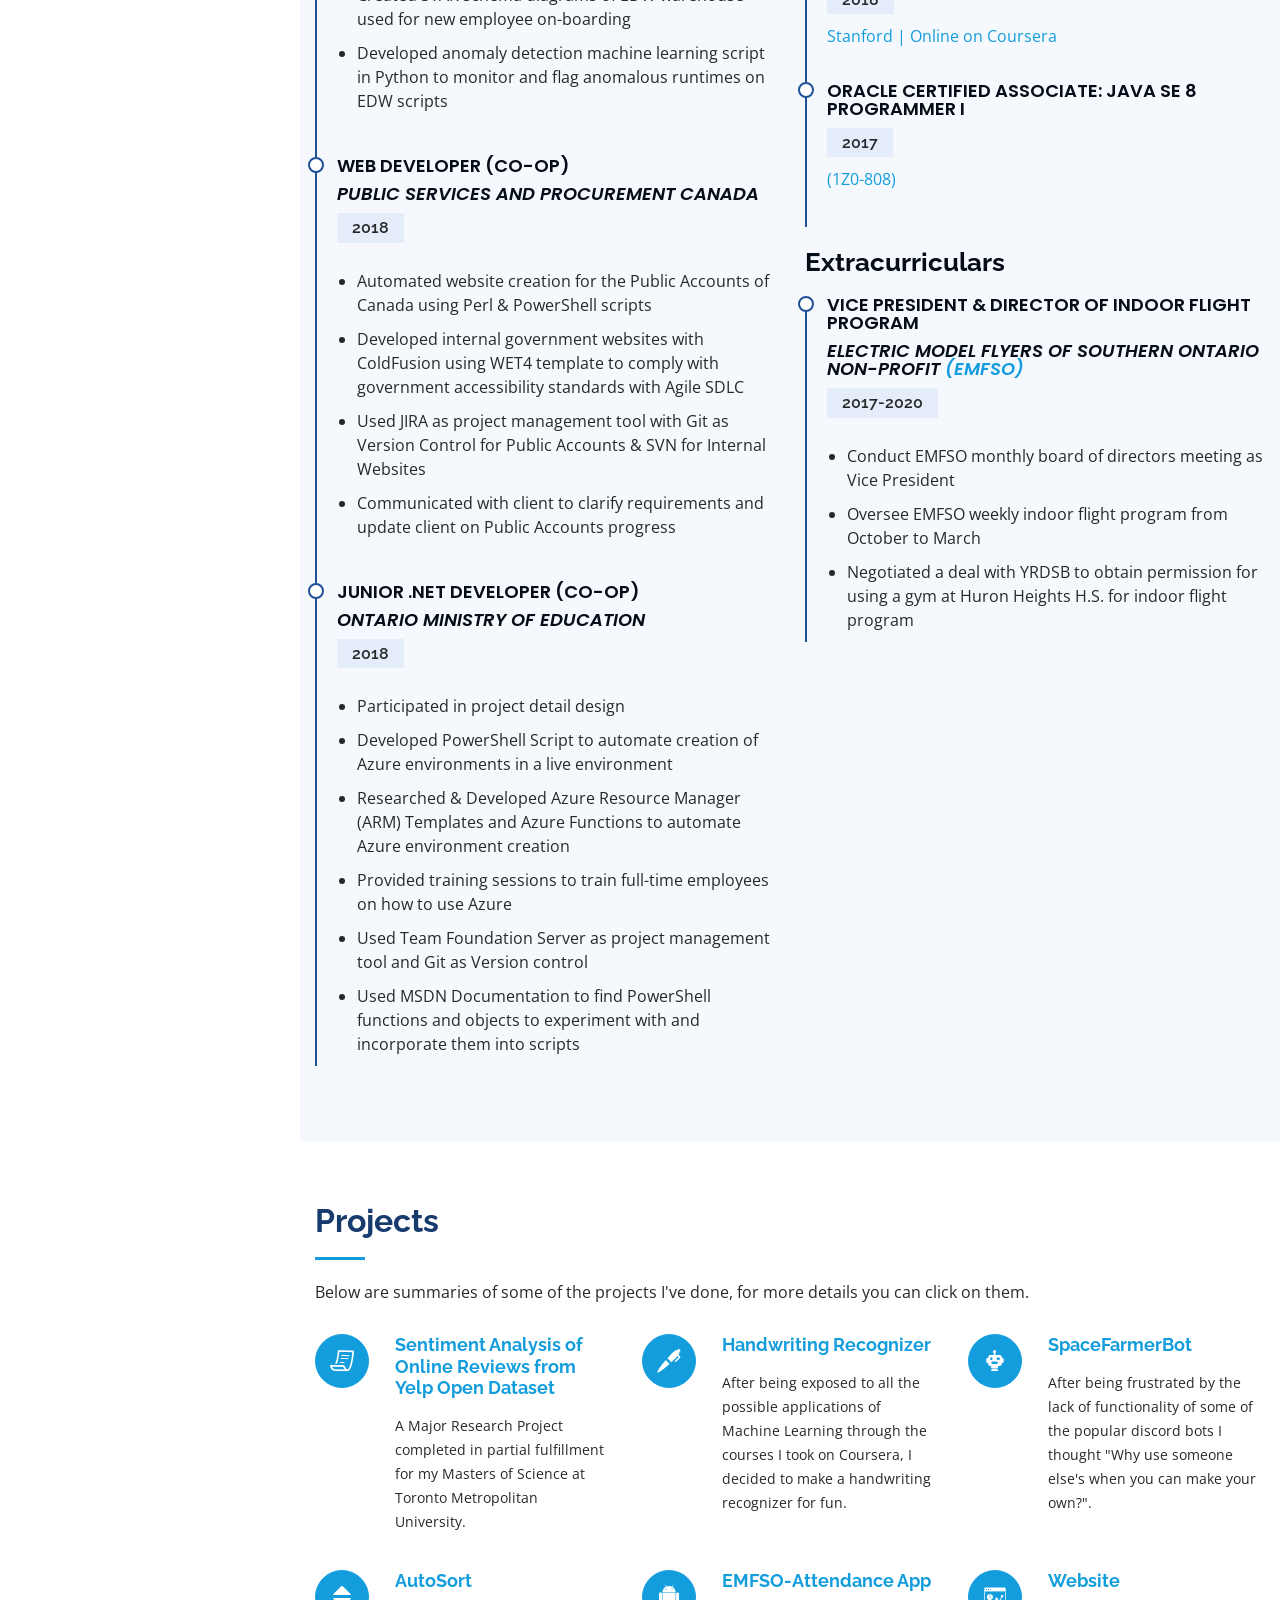
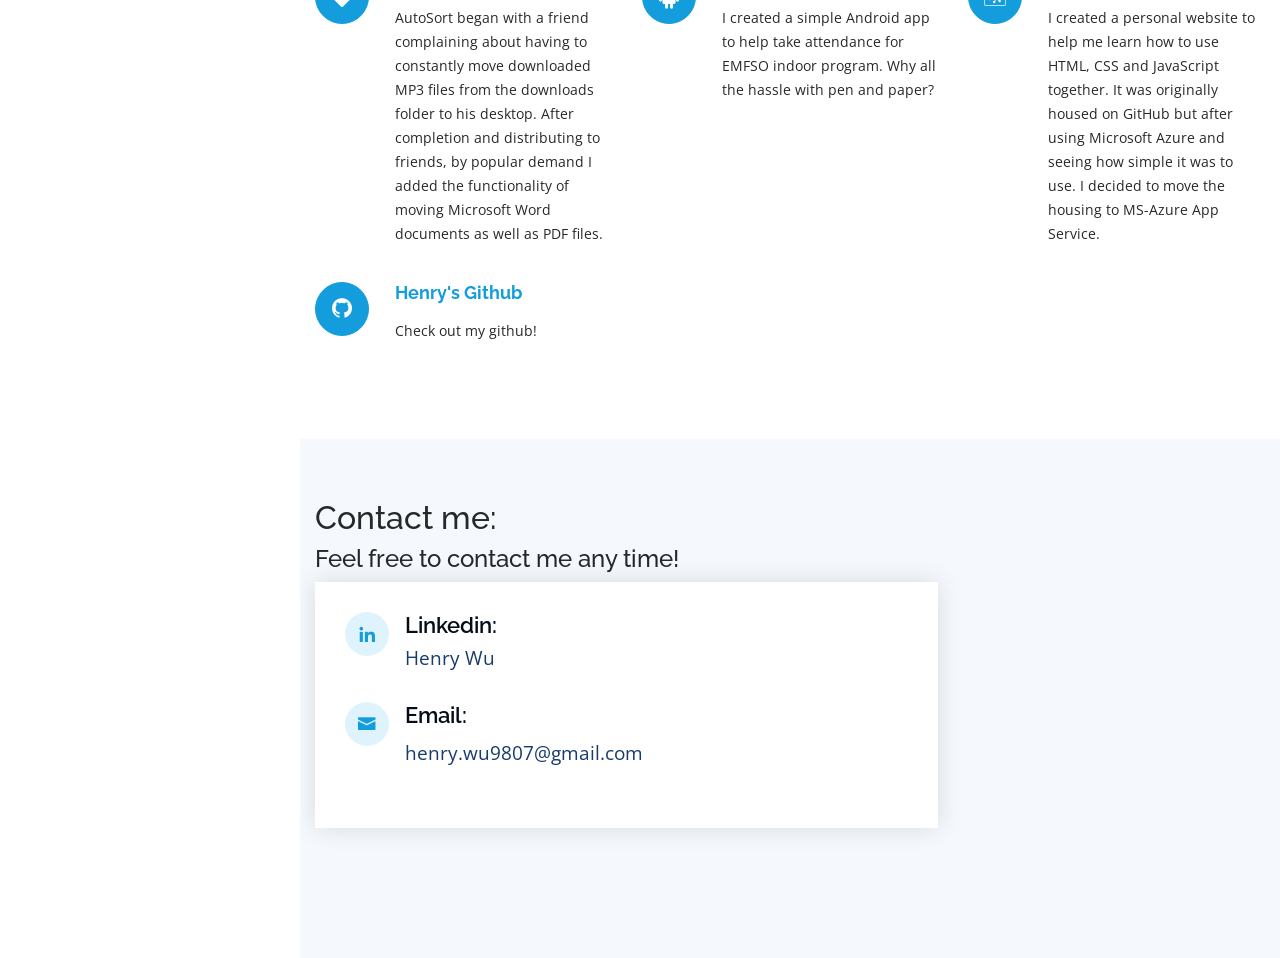
==== commit cc40e8e1: "update website, added MRP page" ====
--- a/index.html
+++ b/index.html
@@ -86,9 +86,9 @@
             <div class="row">
               <div class="col-lg-12">
                 <ul>
-                  <li><i class="icofont-rounded-right"></i> <strong>Phone:</strong> +1 (647) 631-3201</li>
                   <li><i class="icofont-rounded-right"></i> <strong>City:</strong> Toronto, Canada</li>
-                  <li><i class="icofont-rounded-right"></i> <strong>Degree:</strong> Bachelor's of Science: Double Major in Computer Science and Statistics</li>
+                  <li><i class="icofont-rounded-right"></i> <strong> Education: </strong> Bachelor's of Science: Double Major in Computer Science and Statistics</li>
+				  <li><i class="icofont-rounded-right"></i> Master of Science: Data Science and Analytics </li>
                   <li><i class="icofont-rounded-right"></i> <strong>Email:</strong><a href="mailto:henry.wu9807@gmail.com" title="Henry's email"> Henry.wu9807@gmail.com</a></li>
                 </ul>
                 <img class="OCA" src="assets/img/ocaJSE8.gif" alt="OCA Java SE 8 logo" width="160" height="97">
@@ -114,72 +114,25 @@
         </div>
 
         <div class="row">
-          <div class="col-lg-6" data-aos="fade-right">
-            <h3 class="resume-title">Education</h3>
+		
+			
+			<div class="col-lg-6" data-aos="fade-left">
+            <h3 class="resume-title">Professional Experience</h3>
+			
 			<div class="resume-item">
-			  <h4>Ryerson University</h4>
-			  <h5>2021-Present</h5>
-			  <p>Masters of Science: Data Science and Analytics</p>
-			</div> 
-            <div class="resume-item">
-              <h4>University of Toronto</h4>
-              <h5>2016 - 2020</h5>
-              <p>Bachelor of Science: Double Major in Computer Science and Statistics</p>
-            </div>
-
-            <h3 class="resume-title">Certifications</h3>
-            <div class="resume-item">
-              <h4>IBM Data Science Professional</h4>
-              <h5>2020</h5>
-              <p><a href="https://www.coursera.org/account/accomplishments/professional-cert/Z5ZUWEXRNN7H" title="IBM Data Science Certificate" target="_blank">IBM on Coursera</a></p>
-            </div>
-
-            <div class="resume-item">
-              <h4>Oracle Certified Associate: Oracle Database SQL</h4>
-              <h5>2018</h5>
-              <p><a href="https://education.oracle.com/oracle-database-sql/pexam_1Z0-071" target="_blank">(1Z0-071)</a></p>
-            </div>
-
-            <div class="resume-item">
-              <h4>Coursera: Standford | Online - Machine learning</h4>
-              <h5>2018</h5>
-              <p><a href="https://www.coursera.org/account/accomplishments/verify/UDMKR8KGDLC5" title="machine learning course" target="_blank">Stanford | Online on Coursera</a></p>
-            </div>
-
-            <div class="resume-item">
-              <h4>Oracle Certified Associate: Java SE 8 Programmer I</h4>
-              <h5>2017</h5>
-              <p><a href="https://education.oracle.com/pls/web_prod-plq-dad/db_pages.getpage?page_id=5001&get_params=p_exam_id:1Z0-808" title="oracle certificate" target="_blank">(1Z0-808)</a></p>
-            </div>
-
-            <h3 class="resume-title">Extracurriculars</h3>
-            <div class="resume-item">
-              <h4>Vice President & Director of Indoor Flight Program</h4>
-              <h4><em>Electric Model Flyers of Southern Ontario Non-profit <a href="http://www.emfso.org/" target="_blank">(EMFSO)</a></em></h4>
-              <h5>2017-2020</h5>
-              <p>
-                <ul>
-                  <li>Conduct EMFSO monthly board of directors meeting as Vice President</li>
-                  <li>Oversee EMFSO weekly indoor flight program from October to March</li>
-                  <li>Negotiated a deal with YRDSB to obtain permission for using a gym at Huron Heights H.S. for indoor flight program</li>
-                </ul>
-              </p>
-            </div>
-
-          </div>
-          <div class="col-lg-6" data-aos="fade-left">
-            <h3 class="resume-title">Professional Experience</h3>
-			<div class="resume-item"> 
-				<h4>Associate Software Engineer</h4> 
-				<h4><em>Broadridge Financial Solution</em></h4> 
-				<h5>2021-Current</h5> 
-				<p>
-					<li>Updated Scramble SQL Scripts to scramble production data for QA and Dev environments</li> 
-					<li>Updated Data Reduction SQL to reduce size of QA testing environments by 60%</li>
-					<li>Improved stability by fixing defects through amending Java and SQL code</li> 
-					<li>Assisted senior developers with design, development & support of projects that develop new functionality based on requirements from business stakeholders</li> 
-				</p> 
-			</div> 
+              <h4>Associate Software Engineer</h4>
+              <h4><em>Broadridge Financial Solution</em></h4>
+              <h5>2021-2022</h5>
+              <p>
+              <ul>
+					<li>Managed Scramble SQL scripts to scramble production data for QA and Development purposes</li> 
+					<li>Reduced the size of some QA environments by 60% by revising Data Reduction SQL scripts</li>
+					<li>Boosted system stability by fixing defects through amending Java EE 8 code and Oracle DB 12c SQL codebase</li> 
+					<li>Assisted senior developers with design, development, and production support of projects to develop new functionality based on business requirements</li> 
+              </ul>
+              </p>
+            </div>
+			
             <div class="resume-item">
               <h4>Associate Data Engineer (Co-op)</h4>
               <h4><em>Tangerine Bank </em></h4>
@@ -201,10 +154,8 @@
               <p>
               <ul>
                 <li>Automated website creation for the Public Accounts of Canada using Perl & PowerShell scripts</li>
-                <li>Developed internal government websites with ColdFusion using WET4 template to comply with
-government accessibility standards with Agile SDLC</li>
-                <li>Used JIRA as project management tool with Git as Version Control for Public Accounts & SVN for
-Internal Websites</li>
+                <li>Developed internal government websites with ColdFusion using WET4 template to comply with government accessibility standards with Agile SDLC</li>
+                <li>Used JIRA as project management tool with Git as Version Control for Public Accounts & SVN for Internal Websites</li>
                 <li>Communicated with client to clarify requirements and update client on Public Accounts progress</li>
               </ul>
               </p>
@@ -227,6 +178,63 @@
             </div>
 
           </div>
+		  <!-- -->
+		  
+          <div class="col-lg-6" data-aos="fade-right">
+            <h3 class="resume-title">Education</h3>
+			<div class="resume-item">
+			  <h4>Toronto Metropolitan University (Ryerson University)</h4>
+			  <h5>2021-2023</h5>
+			  <p>Masters of Science: Data Science and Analytics</p>
+			</div> 
+            <div class="resume-item">
+              <h4>University of Toronto</h4>
+              <h5>2016 - 2020</h5>
+              <p>Bachelor of Science: Double Major in Computer Science and Statistics</p>
+            </div>
+
+            <h3 class="resume-title">Certifications</h3>
+            <div class="resume-item">
+              <h4>IBM Data Science Professional</h4>
+              <h5>2020</h5>
+              <p><a href="https://www.coursera.org/account/accomplishments/professional-cert/Z5ZUWEXRNN7H" title="IBM Data Science Certificate" target="_blank">IBM on Coursera</a></p>
+            </div>
+
+            <div class="resume-item">
+              <h4>Oracle Certified Associate: Oracle Database SQL</h4>
+              <h5>2018</h5>
+              <p><a href="https://education.oracle.com/oracle-database-sql/pexam_1Z0-071" target="_blank">(1Z0-071)</a></p>
+            </div>
+
+            <div class="resume-item">
+              <h4>Coursera: Stanford | Online - Machine learning</h4>
+              <h5>2018</h5>
+              <p><a href="https://www.coursera.org/account/accomplishments/verify/UDMKR8KGDLC5" title="machine learning course" target="_blank">Stanford | Online on Coursera</a></p>
+            </div>
+
+            <div class="resume-item">
+              <h4>Oracle Certified Associate: Java SE 8 Programmer I</h4>
+              <h5>2017</h5>
+              <p><a href="https://education.oracle.com/pls/web_prod-plq-dad/db_pages.getpage?page_id=5001&get_params=p_exam_id:1Z0-808" title="oracle certificate" target="_blank">(1Z0-808)</a></p>
+            </div>
+
+            <h3 class="resume-title">Extracurriculars</h3>
+            <div class="resume-item">
+              <h4>Vice President & Director of Indoor Flight Program</h4>
+              <h4><em>Electric Model Flyers of Southern Ontario Non-profit <a href="http://www.emfso.org/" target="_blank">(EMFSO)</a></em></h4>
+              <h5>2017-2020</h5>
+              <p>
+                <ul>
+                  <li>Conduct EMFSO monthly board of directors meeting as Vice President</li>
+                  <li>Oversee EMFSO weekly indoor flight program from October to March</li>
+                  <li>Negotiated a deal with YRDSB to obtain permission for using a gym at Huron Heights H.S. for indoor flight program</li>
+                </ul>
+              </p>
+            </div>
+
+          </div>
+		  
+          
         </div>
 
       </div>
@@ -242,7 +250,15 @@
         </div>
 
         <div class="row">
-
+			<div class="col-lg-4 col-md-6 icon-box" data-aos="fade-up">
+              <a href="mrp.html">
+              <div class="icon"><i class="icofont-paper"></i></div>
+              <h4 class="title">Sentiment Analysis of Online Reviews from Yelp Open Dataset</h4>
+              </a>
+              <p class="description">A Major Research Project completed in partial fulfillment for my Masters of Science at Toronto Metropolitan University.
+  				    </p>
+            </div>
+			
             <div class="col-lg-4 col-md-6 icon-box" data-aos="fade-up">
               <a href="handwriting-details.html">
               <div class="icon"><i class="icofont-pen-alt-1"></i></div>
@@ -328,12 +344,6 @@
                 <p style="font-size:120%">henry.wu9807@gmail.com</p>
               </div>
 
-
-              <div class="phone">
-                <i class="icofont-phone"></i>
-                <h4>Call:</h4>
-                <p style="font-size:120%">+1 (647) 631-3201</p>
-              </div>
             </div>
 
           </div>
@@ -349,7 +359,6 @@
     <div class="container">
       <div class="credits">
         Email: <a href="mailto:henry.wu9807@gmail.com" title="Henry's email">Henry.wu9807@gmail.com<br></a>
-        Phone: +1 (647) 631-3201
       </div>
     </div>
   </footer><!-- End  Footer -->
